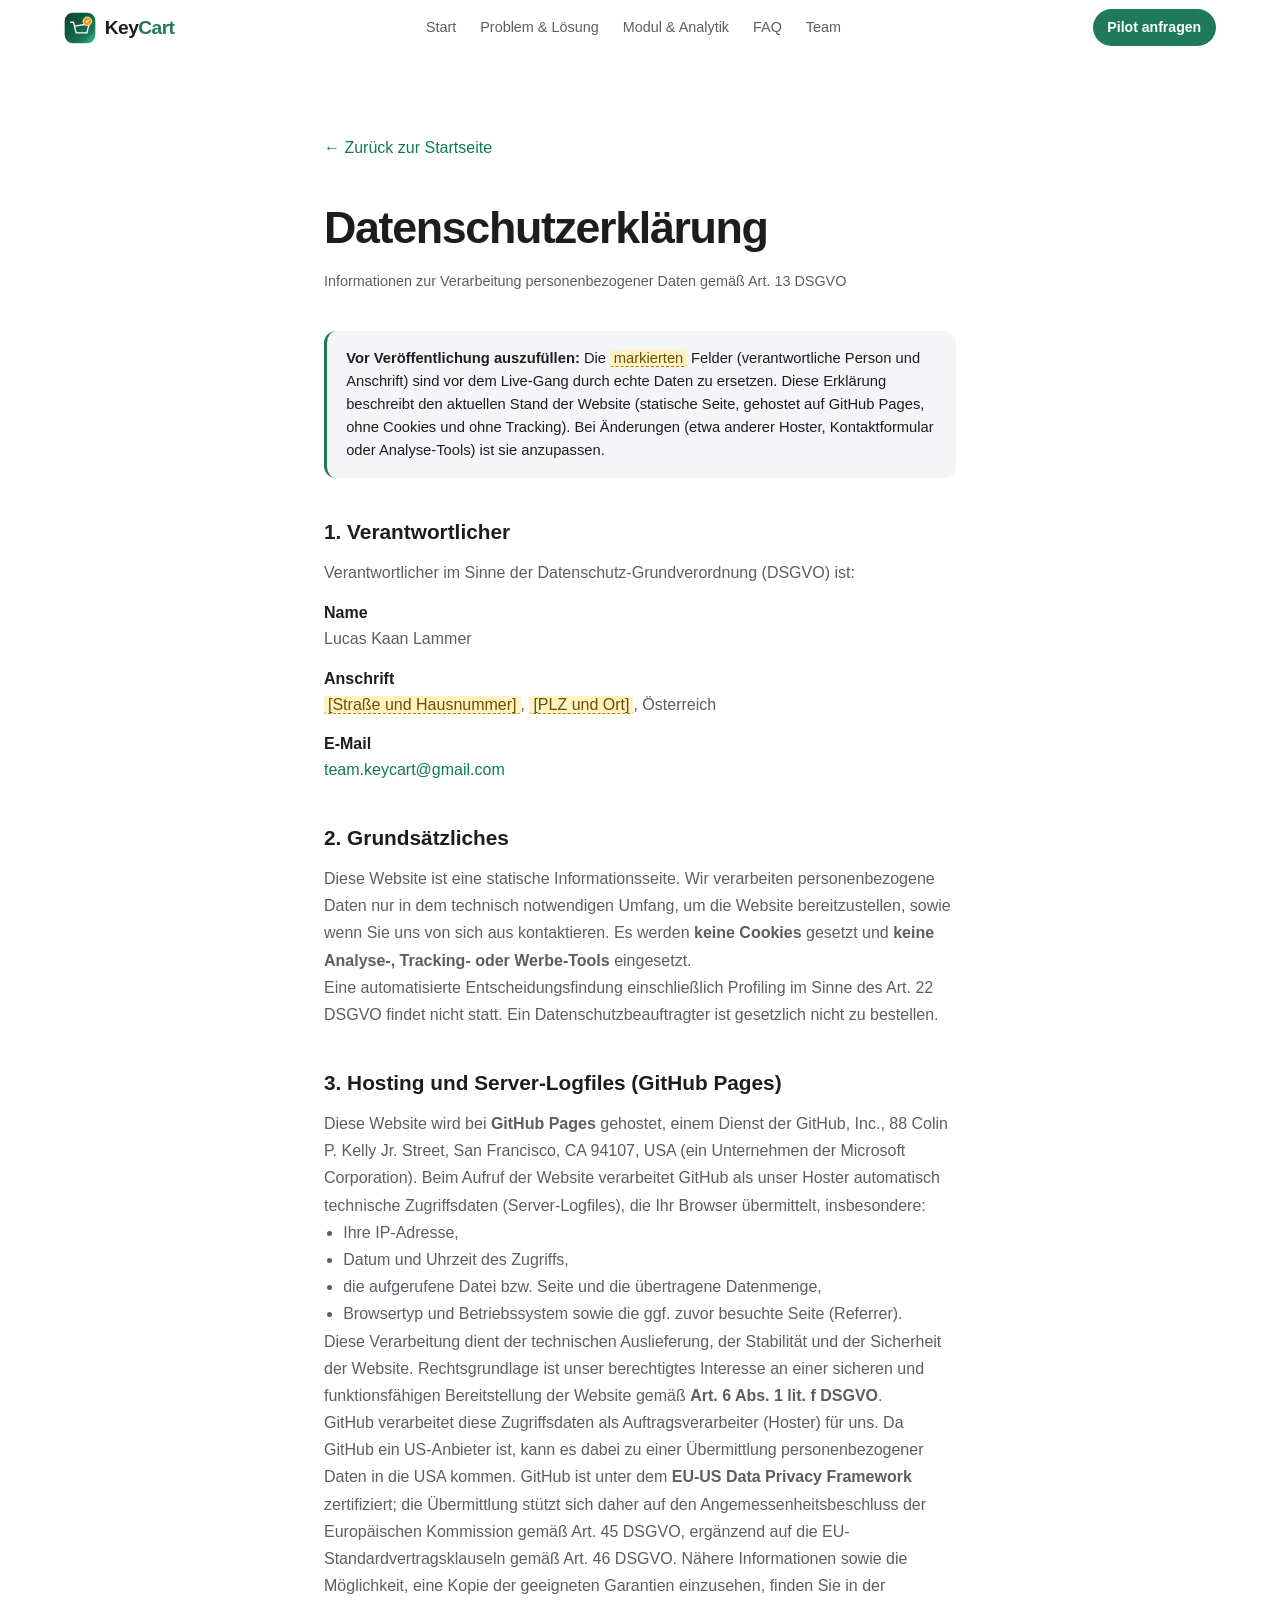
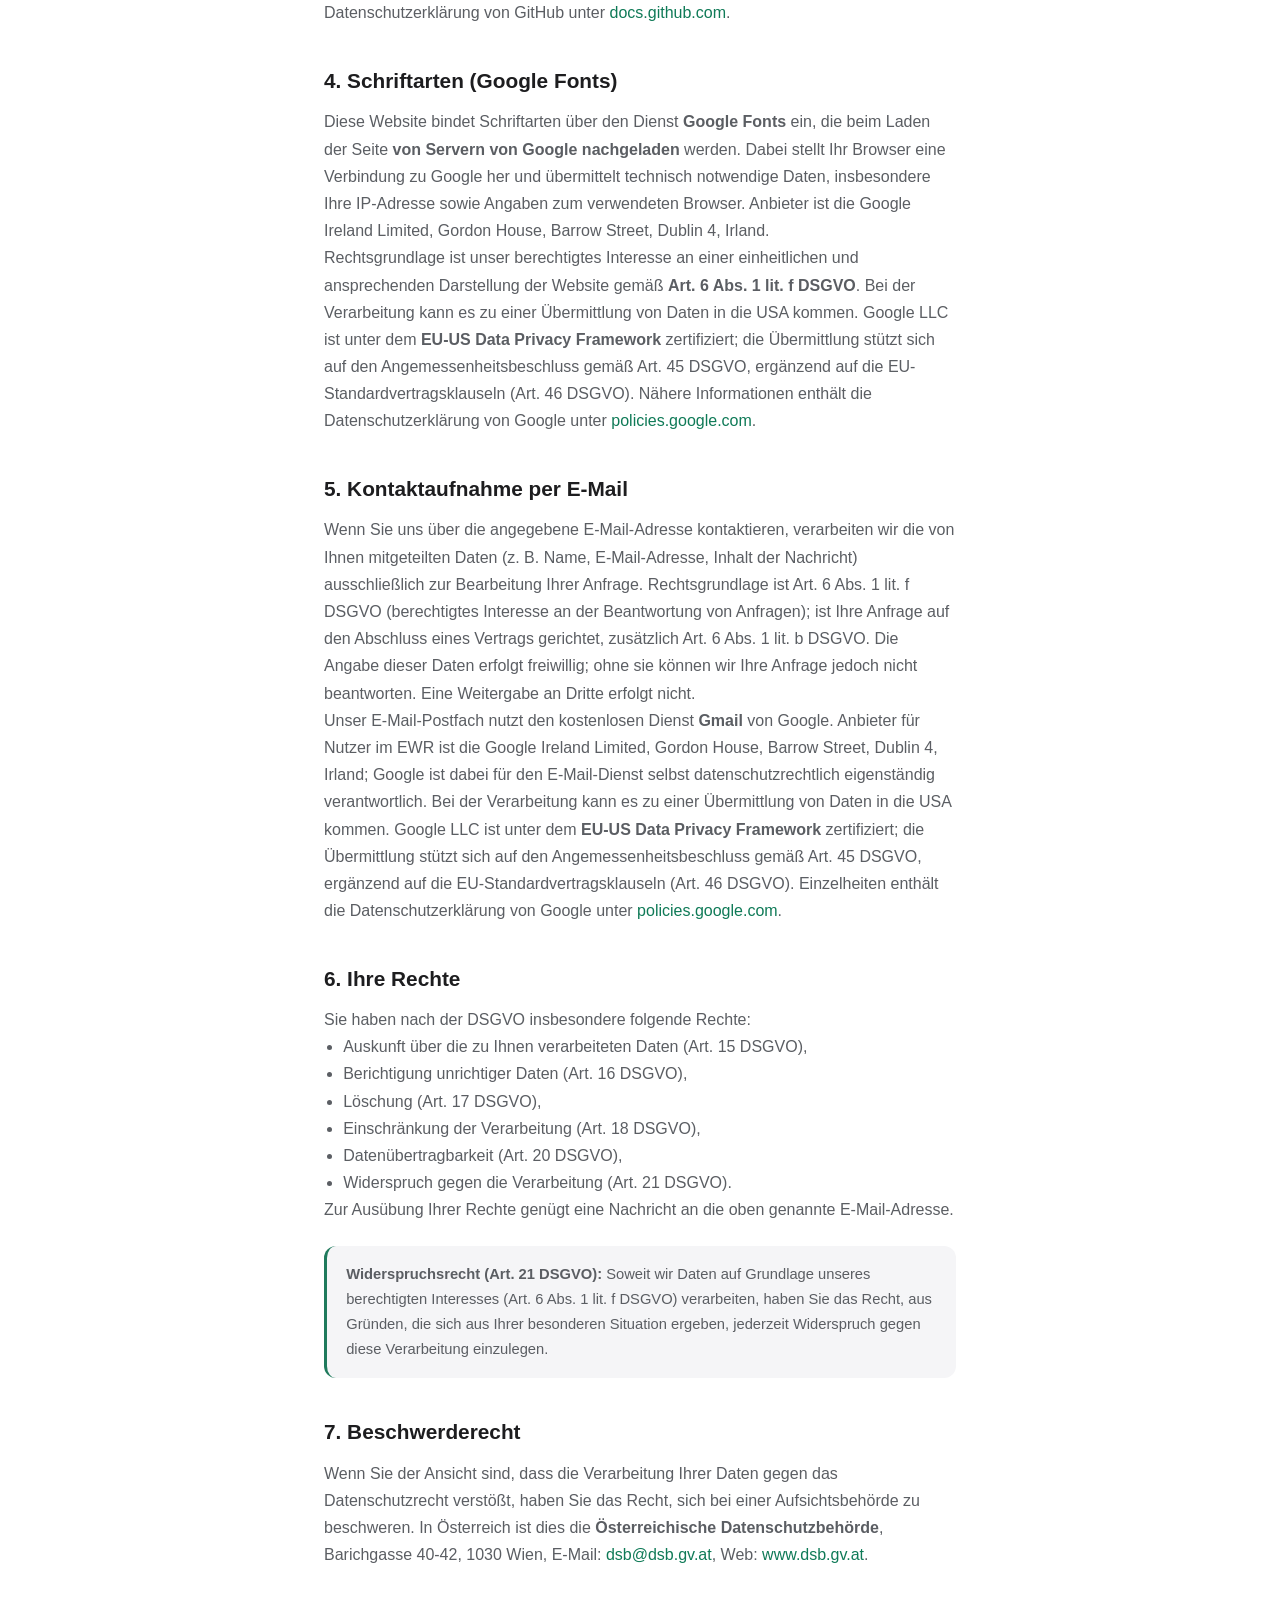
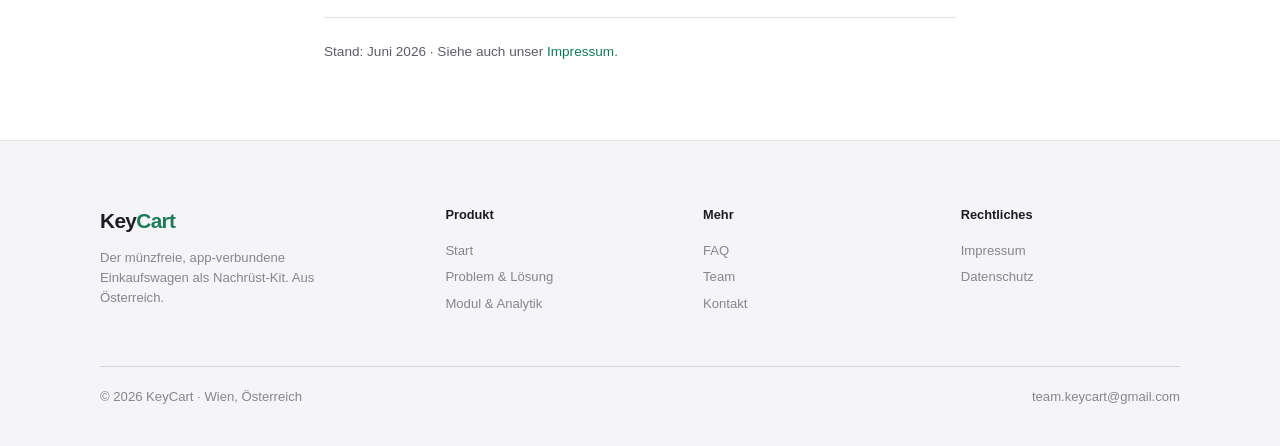
==== datenschutz.html @ 4cdd5784 "Website: Burger-Menue, Kontaktformular, Team-Foto und Design-Fixes - Burger-Menue fuer mobile Naviga" ====
<!DOCTYPE html>
<html lang="de">
<head>
<meta charset="UTF-8" />
<meta name="viewport" content="width=device-width, initial-scale=1.0" />
<title>Datenschutzerklärung · KeyCart</title>
<meta name="description" content="Datenschutzerklärung der KeyCart-Website gemäß DSGVO." />
<link rel="icon" href="assets/img/favicon.svg" type="image/svg+xml" />
<link rel="stylesheet" href="css/home.css" />
<noscript><style>.reveal{opacity:1!important;transform:none!important}</style></noscript>
</head>
<body>

<header class="nav" id="nav">
  <a href="index.html" class="nav__brand" aria-label="KeyCart Startseite">
    <span class="logo" aria-hidden="true">
      <svg viewBox="0 0 100 100" width="32" height="32" role="img" aria-label="KeyCart Logo">
        <defs>
          <linearGradient id="tile" x1="0" y1="0" x2="1" y2="1">
            <stop offset="0" stop-color="#0A4434"/>
            <stop offset="0.4" stop-color="#0F5941"/>
            <stop offset="0.75" stop-color="#1F7A5C"/>
            <stop offset="1" stop-color="#34D399"/>
          </linearGradient>
        </defs>
        <rect x="2" y="2" width="96" height="96" rx="26" fill="url(#tile)"/>
        <rect x="2.5" y="2.5" width="95" height="95" rx="25.5" fill="none" stroke="#fff" stroke-opacity="0.18"/>
        <g fill="none" stroke="#fff" stroke-width="7" stroke-linecap="round" stroke-linejoin="round" transform="translate(20 26) scale(0.60)">
          <path d="M2 10 H16 L30 65 H86 L98 18"/>
          <path d="M22 30 L98 18"/>
        </g>
        <circle cx="73" cy="29" r="13.5" fill="#F59E0B" stroke="#fff" stroke-width="2.4"/>
        <g transform="translate(73 29) rotate(-32)" fill="#fff">
          <circle cx="-2.6" cy="0" r="2.8"/>
          <rect x="-0.6" y="-1.2" width="7.5" height="2.4" rx="1"/>
          <rect x="4.4" y="-1.2" width="1.8" height="3.6" rx="0.6"/>
        </g>
      </svg>
    </span>
    <span class="nav__word">Key<span>Cart</span></span>
  </a>
  <nav class="nav__links" id="nav-links" aria-label="Hauptnavigation">
    <a href="index.html">Start</a>
    <a href="problem-loesung.html">Problem &amp; Lösung</a>
    <a href="modul-analytik.html">Modul &amp; Analytik</a>
    <a href="faq.html">FAQ</a>
    <a href="team.html">Team</a>
  </nav>
  <a href="kontakt.html" class="btn btn--solid nav__cta">Pilot anfragen</a>
  <button type="button" class="nav__toggle" id="nav-toggle" aria-label="Menü öffnen" aria-expanded="false" aria-controls="nav-links">
    <span></span><span></span><span></span>
  </button>
</header>

<main class="prose">
  <a class="prose__back" href="index.html">&larr; Zurück zur Startseite</a>
  <h1>Datenschutzerklärung</h1>
  <p class="prose__sub">Informationen zur Verarbeitung personenbezogener Daten gemäß Art. 13 DSGVO</p>

  <div class="prose__note">
    <strong>Vor Veröffentlichung auszufüllen:</strong> Die <span class="ph">markierten</span> Felder
    (verantwortliche Person und Anschrift) sind vor dem Live-Gang durch echte Daten zu ersetzen. Diese
    Erklärung beschreibt den aktuellen Stand der Website (statische Seite, gehostet auf GitHub Pages, ohne
    Cookies und ohne Tracking). Bei Änderungen (etwa anderer Hoster, Kontaktformular oder Analyse-Tools)
    ist sie anzupassen.
  </div>

  <h2>1. Verantwortlicher</h2>
  <p>Verantwortlicher im Sinne der Datenschutz-Grundverordnung (DSGVO) ist:</p>
  <dl>
    <dt>Name</dt>
    <dd>Lucas Kaan Lammer</dd>
    <dt>Anschrift</dt>
    <dd><span class="ph">[Straße und Hausnummer]</span>, <span class="ph">[PLZ und Ort]</span>, Österreich</dd>
    <dt>E-Mail</dt>
    <dd><a href="mailto:team.keycart@gmail.com">team.keycart@gmail.com</a></dd>
  </dl>

  <h2>2. Grundsätzliches</h2>
  <p>
    Diese Website ist eine statische Informationsseite. Wir verarbeiten personenbezogene Daten nur in dem
    technisch notwendigen Umfang, um die Website bereitzustellen, sowie wenn Sie uns von sich aus
    kontaktieren. Es werden <strong>keine Cookies</strong> gesetzt und <strong>keine Analyse-, Tracking-
    oder Werbe-Tools</strong> eingesetzt.
  </p>
  <p>
    Eine automatisierte Entscheidungsfindung einschließlich Profiling im Sinne des Art.&nbsp;22 DSGVO
    findet nicht statt. Ein Datenschutzbeauftragter ist gesetzlich nicht zu bestellen.
  </p>

  <h2>3. Hosting und Server-Logfiles (GitHub Pages)</h2>
  <p>
    Diese Website wird bei <strong>GitHub Pages</strong> gehostet, einem Dienst der GitHub, Inc.,
    88 Colin P. Kelly Jr. Street, San Francisco, CA 94107, USA (ein Unternehmen der Microsoft Corporation).
    Beim Aufruf der Website verarbeitet GitHub als unser Hoster automatisch technische Zugriffsdaten
    (Server-Logfiles), die Ihr Browser übermittelt, insbesondere:
  </p>
  <ul>
    <li>Ihre IP-Adresse,</li>
    <li>Datum und Uhrzeit des Zugriffs,</li>
    <li>die aufgerufene Datei bzw. Seite und die übertragene Datenmenge,</li>
    <li>Browsertyp und Betriebssystem sowie die ggf. zuvor besuchte Seite (Referrer).</li>
  </ul>
  <p>
    Diese Verarbeitung dient der technischen Auslieferung, der Stabilität und der Sicherheit der Website.
    Rechtsgrundlage ist unser berechtigtes Interesse an einer sicheren und funktionsfähigen Bereitstellung
    der Website gemäß <strong>Art. 6 Abs. 1 lit. f DSGVO</strong>.
  </p>
  <p>
    GitHub verarbeitet diese Zugriffsdaten als Auftragsverarbeiter (Hoster) für uns. Da GitHub ein
    US-Anbieter ist, kann es dabei zu einer Übermittlung personenbezogener Daten in die USA kommen.
    GitHub ist unter dem <strong>EU-US Data Privacy Framework</strong> zertifiziert; die Übermittlung
    stützt sich daher auf den Angemessenheitsbeschluss der Europäischen Kommission gemäß Art.&nbsp;45 DSGVO,
    ergänzend auf die EU-Standardvertragsklauseln gemäß Art.&nbsp;46 DSGVO. Nähere Informationen sowie die
    Möglichkeit, eine Kopie der geeigneten Garantien einzusehen, finden Sie in der Datenschutzerklärung von
    GitHub unter
    <a href="https://docs.github.com/site-policy/privacy-policies/github-general-privacy-statement" rel="noopener" target="_blank">docs.github.com</a>.
  </p>

  <h2>4. Schriftarten (Google Fonts)</h2>
  <p>
    Diese Website bindet Schriftarten über den Dienst <strong>Google Fonts</strong> ein, die beim Laden der
    Seite <strong>von Servern von Google nachgeladen</strong> werden. Dabei stellt Ihr Browser eine
    Verbindung zu Google her und übermittelt technisch notwendige Daten, insbesondere Ihre IP-Adresse sowie
    Angaben zum verwendeten Browser. Anbieter ist die Google Ireland Limited, Gordon House, Barrow Street,
    Dublin 4, Irland.
  </p>
  <p>
    Rechtsgrundlage ist unser berechtigtes Interesse an einer einheitlichen und ansprechenden Darstellung
    der Website gemäß <strong>Art. 6 Abs. 1 lit. f DSGVO</strong>. Bei der Verarbeitung kann es zu einer
    Übermittlung von Daten in die USA kommen. Google&nbsp;LLC ist unter dem
    <strong>EU-US Data Privacy Framework</strong> zertifiziert; die Übermittlung stützt sich auf den
    Angemessenheitsbeschluss gemäß Art.&nbsp;45 DSGVO, ergänzend auf die EU-Standardvertragsklauseln
    (Art.&nbsp;46 DSGVO). Nähere Informationen enthält die Datenschutzerklärung von Google unter
    <a href="https://policies.google.com/privacy" rel="noopener" target="_blank">policies.google.com</a>.
  </p>

  <h2>5. Kontaktaufnahme per E-Mail</h2>
  <p>
    Wenn Sie uns über die angegebene E-Mail-Adresse kontaktieren, verarbeiten wir die von Ihnen mitgeteilten
    Daten (z.&nbsp;B. Name, E-Mail-Adresse, Inhalt der Nachricht) ausschließlich zur Bearbeitung Ihrer
    Anfrage. Rechtsgrundlage ist Art.&nbsp;6 Abs.&nbsp;1 lit.&nbsp;f DSGVO (berechtigtes Interesse an der
    Beantwortung von Anfragen); ist Ihre Anfrage auf den Abschluss eines Vertrags gerichtet, zusätzlich
    Art.&nbsp;6 Abs.&nbsp;1 lit.&nbsp;b DSGVO. Die Angabe dieser Daten erfolgt freiwillig; ohne sie können
    wir Ihre Anfrage jedoch nicht beantworten. Eine Weitergabe an Dritte erfolgt nicht.
  </p>
  <p>
    Unser E-Mail-Postfach nutzt den kostenlosen Dienst <strong>Gmail</strong> von Google. Anbieter für
    Nutzer im EWR ist die Google Ireland Limited, Gordon House, Barrow Street, Dublin 4, Irland; Google ist
    dabei für den E-Mail-Dienst selbst datenschutzrechtlich eigenständig verantwortlich. Bei der
    Verarbeitung kann es zu einer Übermittlung von Daten in die USA kommen. Google&nbsp;LLC ist unter dem
    <strong>EU-US Data Privacy Framework</strong> zertifiziert; die Übermittlung stützt sich auf den
    Angemessenheitsbeschluss gemäß Art.&nbsp;45 DSGVO, ergänzend auf die EU-Standardvertragsklauseln
    (Art.&nbsp;46 DSGVO). Einzelheiten enthält die Datenschutzerklärung von Google unter
    <a href="https://policies.google.com/privacy" rel="noopener" target="_blank">policies.google.com</a>.
  </p>

  <h2>6. Ihre Rechte</h2>
  <p>Sie haben nach der DSGVO insbesondere folgende Rechte:</p>
  <ul>
    <li>Auskunft über die zu Ihnen verarbeiteten Daten (Art.&nbsp;15 DSGVO),</li>
    <li>Berichtigung unrichtiger Daten (Art.&nbsp;16 DSGVO),</li>
    <li>Löschung (Art.&nbsp;17 DSGVO),</li>
    <li>Einschränkung der Verarbeitung (Art.&nbsp;18 DSGVO),</li>
    <li>Datenübertragbarkeit (Art.&nbsp;20 DSGVO),</li>
    <li>Widerspruch gegen die Verarbeitung (Art.&nbsp;21 DSGVO).</li>
  </ul>
  <p>
    Zur Ausübung Ihrer Rechte genügt eine Nachricht an die oben genannte E-Mail-Adresse.
  </p>
  <p class="prose__note">
    <strong>Widerspruchsrecht (Art.&nbsp;21 DSGVO):</strong> Soweit wir Daten auf Grundlage unseres
    berechtigten Interesses (Art.&nbsp;6 Abs.&nbsp;1 lit.&nbsp;f DSGVO) verarbeiten, haben Sie das Recht,
    aus Gründen, die sich aus Ihrer besonderen Situation ergeben, jederzeit Widerspruch gegen diese
    Verarbeitung einzulegen.
  </p>

  <h2>7. Beschwerderecht</h2>
  <p>
    Wenn Sie der Ansicht sind, dass die Verarbeitung Ihrer Daten gegen das Datenschutzrecht verstößt, haben
    Sie das Recht, sich bei einer Aufsichtsbehörde zu beschweren. In Österreich ist dies die
    <strong>Österreichische Datenschutzbehörde</strong>, Barichgasse 40-42, 1030 Wien,
    E-Mail: <a href="mailto:dsb@dsb.gv.at">dsb@dsb.gv.at</a>, Web:
    <a href="https://www.dsb.gv.at" rel="noopener" target="_blank">www.dsb.gv.at</a>.
  </p>

  <p class="prose__foot">Stand: Juni 2026 · Siehe auch unser <a href="impressum.html">Impressum</a>.</p>
</main>

<footer class="foot">
  <div class="foot__inner">
    <div class="foot__cols">
      <div class="foot__brand">
        <span class="nav__word">Key<span>Cart</span></span>
        <p>Der münzfreie, app-verbundene Einkaufswagen als Nachrüst-Kit. Aus Österreich.</p>
      </div>
      <div class="foot__col"><h4>Produkt</h4>
        <a href="index.html">Start</a>
        <a href="problem-loesung.html">Problem &amp; Lösung</a>
        <a href="modul-analytik.html">Modul &amp; Analytik</a>
      </div>
      <div class="foot__col"><h4>Mehr</h4>
        <a href="faq.html">FAQ</a>
        <a href="team.html">Team</a>
        <a href="kontakt.html">Kontakt</a>
      </div>
      <div class="foot__col"><h4>Rechtliches</h4>
        <a href="impressum.html">Impressum</a>
        <a href="datenschutz.html">Datenschutz</a>
      </div>
    </div>
    <div class="foot__base">
      <span>© 2026 KeyCart · Wien, Österreich</span>
      <a href="mailto:team.keycart@gmail.com">team.keycart@gmail.com</a>
    </div>
  </div>
</footer>

<script src="js/main.js"></script>
</body>
</html>
---- css/home.css ----
/* ============================================================
   KeyCart — home.css
   Eigenständiges Design-System für die Startseite (Apple-clean,
   Grün als einziger Akzent). Bewusst losgelöst von base/layout/
   components, damit die Unterseiten unberührt bleiben.
   ============================================================ */

:root {
  /* surfaces — heller, ruhiger, fast weiß */
  --bg:        #ffffff;
  --bg-alt:    #f5f5f7;   /* das ruhige Grau */
  --bg-tint:   #f3f7f5;   /* sehr leicht grün getönt */

  /* ink */
  --ink:       #1d1d1f;
  --ink-2:     #5b5e63;
  --ink-3:     #86868b;
  --line:      #e3e3e6;
  --line-2:    #d2d2d7;

  /* brand — Grün als einziger Akzent */
  --green:       #1F7A5C;
  --green-deep:  #0F5941;
  --green-darkest:#0a3528;
  --mint:        #34D399;
  --accent:      #0F7A57;  /* Links / Akzent */

  /* Apple-Systemschrift — SF Pro auf Apple-Geräten, sauberer Fallback sonst.
     Kein externer Webfont (schneller + kein Google-Fonts-Abruf). */
  --display: -apple-system, BlinkMacSystemFont, "SF Pro Display", "Helvetica Neue", Helvetica, Arial, sans-serif;
  --body:    -apple-system, BlinkMacSystemFont, "SF Pro Text", "Helvetica Neue", Helvetica, Arial, sans-serif;
  --mono:    ui-monospace, "SF Mono", SFMono-Regular, Menlo, monospace;

  --r-sm: 12px;
  --r-md: 18px;
  --r-lg: 24px;
  --r-xl: 32px;

  --pad:  clamp(20px, 5vw, 64px);
  --maxw: 1080px;
  --maxtext: 720px;

  --ease: cubic-bezier(.22, 1, .36, 1);
}

/* ---------- reset ---------- */
*, *::before, *::after { box-sizing: border-box; }
* { margin: 0; padding: 0; }
html {
  scroll-behavior: smooth;
  -webkit-font-smoothing: antialiased; -moz-osx-font-smoothing: grayscale;
  text-rendering: optimizeLegibility;
}
@media (prefers-reduced-motion: reduce) { html { scroll-behavior: auto; } }

body {
  font-family: var(--body);
  background: var(--bg);
  color: var(--ink);
  font-size: clamp(16px, 1.04vw, 18px);
  line-height: 1.55;
  -webkit-tap-highlight-color: transparent;
}
img, svg { max-width: 100%; display: block; }
a { color: inherit; text-decoration: none; }
em { font-style: normal; }
::selection { background: rgba(31,122,92,.18); color: var(--green-darkest); }
section[id], [id] { scroll-margin-top: 76px; }

/* ============================================================
   NAV — schlanke, milchige Leiste (Apple-Manier)
   ============================================================ */
.nav {
  position: sticky; top: 0; z-index: 50;
  display: flex; align-items: center; gap: 1.4rem;
  padding: 0 var(--pad); height: 56px;
  background: rgba(255,255,255,.7);
  backdrop-filter: saturate(1.8) blur(20px);
  -webkit-backdrop-filter: saturate(1.8) blur(20px);
  border-bottom: 1px solid transparent;
  transition: border-color .4s var(--ease), background .4s;
}
.nav.scrolled { border-color: rgba(0,0,0,.08); background: rgba(255,255,255,.82); }
.nav__brand { display: inline-flex; align-items: center; gap: .55rem; }
.nav__brand .logo { display: grid; place-items: center; transition: transform .5s var(--ease); }
.nav__brand:hover .logo { transform: rotate(-6deg) scale(1.05); }
.nav__word { font-family: var(--display); font-weight: 800; font-size: 1.2rem; letter-spacing: -.03em; color: var(--ink); }
.nav__word span { color: var(--green); }
.nav__links { display: flex; gap: 1.5rem; margin: 0 auto; }
.nav__links a {
  font-size: .9rem; font-weight: 450; color: var(--ink-2); position: relative; padding: 2px 0;
  transition: color .25s;
}
.nav__links a::after {
  content: ""; position: absolute; left: 0; bottom: -2px; height: 1.5px; width: 0;
  background: var(--green); border-radius: 2px; transition: width .3s var(--ease);
}
.nav__links a:hover { color: var(--ink); }
.nav__links a:hover::after,
.nav__links a[aria-current="page"]::after { width: 100%; }
.nav__links a[aria-current="page"] { color: var(--ink); }

/* ============================================================
   BUTTONS + TEXT-LINKS
   ============================================================ */
.btn {
  display: inline-flex; align-items: center; gap: .45em; cursor: pointer;
  font-family: var(--body); font-weight: 600; font-size: .95rem; white-space: nowrap;
  padding: .72em 1.3em; border-radius: 980px; border: 0;
  transition: transform .3s var(--ease), background .3s, box-shadow .3s, color .25s, opacity .25s;
}
.btn--solid { color: #fff; background: var(--green); }
.btn--solid:hover { background: var(--green-deep); }
.btn--ghost { color: var(--green-deep); background: transparent; box-shadow: inset 0 0 0 1px var(--line-2); }
.btn--ghost:hover { box-shadow: inset 0 0 0 1px var(--green); }
.btn--lg { font-size: 1.02rem; padding: .85em 1.7em; }
.nav__cta { font-size: .88rem; padding: .55em 1.05em; }

/* Hamburger — nur mobil sichtbar */
.nav__toggle { display: none; }

/* Apple-Textlink „… ›" */
.link {
  display: inline-flex; align-items: center; gap: .25em;
  color: var(--accent); font-weight: 500; font-size: 1.05rem;
}
.link svg { width: 16px; height: 16px; transition: transform .3s var(--ease); }
.link:hover { text-decoration: underline; text-underline-offset: 3px; }
.link:hover svg { transform: translateX(3px); }

/* ============================================================
   PRIMITIVES — Kicker
   ============================================================ */
.kicker {
  display: inline-flex; align-items: center; gap: .55em;
  font-weight: 600; font-size: 1rem; letter-spacing: .01em; color: var(--green);
}
.kicker__dot { width: 7px; height: 7px; border-radius: 50%; background: var(--green); }

/* ============================================================
   SECTION-GERÜST
   ============================================================ */
.sec { padding: clamp(72px,11vw,132px) var(--pad); }
.sec--alt { background: var(--bg-alt); }
.wrap { max-width: var(--maxw); margin: 0 auto; }
.sec__head { max-width: var(--maxtext); margin: 0 auto; text-align: center; }
.sec__head h2 {
  font-family: var(--display); font-weight: 700; letter-spacing: -.03em; line-height: 1.04;
  font-size: clamp(2rem, 4.6vw, 3.3rem); color: var(--ink); margin-top: .8rem;
}
.sec__head p {
  margin: 1.1rem auto 0; max-width: 56ch; color: var(--ink-2);
  font-size: clamp(1.08rem, 1.5vw, 1.3rem); line-height: 1.5;
}

/* ============================================================
   HERO — zentriert, viel Luft, großes Visual
   ============================================================ */
.hero { text-align: center; padding: clamp(56px,9vw,110px) var(--pad) clamp(40px,6vw,72px); }
.hero__inner { max-width: 860px; margin: 0 auto; }
.hero h1 {
  font-family: var(--display); font-weight: 700; letter-spacing: -.035em; line-height: 1;
  font-size: clamp(3rem, 8.5vw, 6rem); color: var(--ink); margin: 1.1rem 0 0;
}
.hero h1 em { color: var(--green); }
.hero__sub {
  margin: 1.4rem auto 0; max-width: 50ch; color: var(--ink-2);
  font-size: clamp(1.12rem, 1.7vw, 1.4rem); line-height: 1.45;
}
.hero__links { margin-top: 1.8rem; display: flex; gap: 1.6rem; justify-content: center; flex-wrap: wrap; }

.hero__art { max-width: 760px; margin: clamp(36px,6vw,72px) auto 0; }
.cart-svg { width: 100%; height: auto; }

/* ============================================================
   STATEMENT — eine große, ruhige Aussage
   ============================================================ */
.statement { padding: clamp(60px,9vw,120px) var(--pad); text-align: center; }
.statement p {
  max-width: 18ch; margin: 0 auto;
  font-family: var(--display); font-weight: 700; letter-spacing: -.03em; line-height: 1.06;
  font-size: clamp(2rem, 5.2vw, 3.6rem); color: var(--ink);
}
.statement em { color: var(--green); }

/* ============================================================
   BENTO — die fünf Funktionen
   ============================================================ */
.bento {
  margin-top: clamp(44px,5vw,68px);
  display: grid; grid-template-columns: repeat(6, 1fr); gap: clamp(14px,1.4vw,20px);
}
.bento__box {
  grid-column: span 2;
  display: flex; flex-direction: column;
  background: var(--bg); border: 1px solid var(--line); border-radius: var(--r-lg);
  padding: clamp(26px,2.6vw,38px);
  transition: background .35s var(--ease), border-color .35s, transform .35s var(--ease);
}
.sec--alt .bento__box { background: #fff; border-color: transparent; box-shadow: 0 1px 2px rgba(0,0,0,.04); }
a.bento__box:hover { transform: translateY(-3px); border-color: var(--line-2); }
.sec--alt a.bento__box:hover { box-shadow: 0 10px 30px -16px rgba(0,0,0,.18); }
.bento__box--wide { grid-column: span 3; }
.bento__n {
  font-family: var(--mono); font-size: .8rem; font-weight: 600; color: var(--green); letter-spacing: .04em;
}
.bento__ic {
  width: 46px; height: 46px; margin: .2rem 0 1.3rem; border-radius: 13px;
  display: grid; place-items: center; color: var(--green-deep);
  background: var(--bg-tint); box-shadow: inset 0 0 0 1px rgba(31,122,92,.12);
}
.sec--alt .bento__ic { background: var(--bg-alt); }
.bento__ic svg { width: 24px; height: 24px; }
.bento__box h3 {
  font-family: var(--display); font-weight: 600; letter-spacing: -.02em;
  font-size: clamp(1.25rem,1.7vw,1.5rem); color: var(--ink);
}
.bento__box p { margin-top: .5rem; color: var(--ink-2); font-size: 1rem; line-height: 1.5; }
.bento__more {
  margin-top: auto; padding-top: 1rem; display: inline-flex; align-items: center; gap: .3em;
  color: var(--accent); font-weight: 500; font-size: .95rem;
}
.bento__more svg { width: 15px; height: 15px; transition: transform .3s var(--ease); }
a.bento__box:hover .bento__more svg { transform: translateX(3px); }

/* ============================================================
   STEPS — die beibehaltene 3-Schritt-Komponente (Apple-clean)
   ============================================================ */
.steps {
  margin-top: clamp(44px,5vw,68px);
  display: grid; grid-template-columns: 1fr auto 1fr auto 1fr; align-items: stretch;
  gap: clamp(8px,1.4vw,20px); list-style: none;
}
.step {
  background: #fff; border: 1px solid var(--line); border-radius: var(--r-lg);
  padding: clamp(26px,3vw,40px);
}
.sec--alt .step { border-color: transparent; box-shadow: 0 1px 2px rgba(0,0,0,.04); }
.step__n {
  display: grid; place-items: center; width: 46px; height: 46px; border-radius: 50%;
  font-family: var(--display); font-weight: 700; font-size: 1.3rem; color: #fff;
  background: var(--green); margin-bottom: 1.1rem;
}
.step h3 { font-family: var(--display); font-weight: 600; font-size: 1.35rem; letter-spacing: -.01em; }
.step p { margin-top: .5rem; color: var(--ink-2); font-size: 1rem; line-height: 1.5; }
.step__line {
  align-self: center; height: 2px; min-width: 26px;
  background: repeating-linear-gradient(90deg, var(--line-2) 0 7px, transparent 7px 14px);
}

/* ============================================================
   CTA — ruhig, zentriert, leicht grün getönt
   ============================================================ */
.cta { padding: clamp(80px,12vw,150px) var(--pad); text-align: center; background: var(--bg-tint); }
.cta h2 {
  font-family: var(--display); font-weight: 700; letter-spacing: -.03em; line-height: 1.04;
  font-size: clamp(2rem, 5vw, 3.4rem); color: var(--ink);
}
.cta p { margin: 1.2rem auto 0; max-width: 48ch; color: var(--ink-2); font-size: clamp(1.06rem,1.5vw,1.25rem); }
.cta__row { margin-top: 2rem; display: flex; gap: .9rem; justify-content: center; flex-wrap: wrap; }

/* ============================================================
   FOOTER — kleine Schrift, ordentlich (Apple-Manier)
   ============================================================ */
.foot {
  background: var(--bg-alt); border-top: 1px solid var(--line);
  padding: clamp(44px,5vw,64px) var(--pad) clamp(28px,3vw,40px);
  color: var(--ink-3); font-size: .82rem;
}
.foot__inner { max-width: var(--maxw); margin: 0 auto; }
.foot__cols { display: grid; grid-template-columns: 1.4fr 1fr 1fr 1fr; gap: clamp(24px,3vw,48px); }
.foot__brand .nav__word { font-size: 1.3rem; }
.foot__brand p { margin-top: .7rem; max-width: 30ch; color: var(--ink-3); line-height: 1.5; }
.foot__col h4 { font-size: .8rem; font-weight: 600; color: var(--ink); margin-bottom: .8rem; }
.foot__col a { display: block; color: var(--ink-3); padding: .2rem 0; transition: color .25s; }
.foot__col a:hover { color: var(--green-deep); }
.foot__base {
  margin-top: clamp(32px,4vw,48px); padding-top: 1.3rem; border-top: 1px solid var(--line-2);
  display: flex; justify-content: space-between; gap: 1rem; flex-wrap: wrap;
}
.foot__base a:hover { color: var(--green-deep); }

/* ============================================================
   REVEAL — sanftes Auf-/Einblenden (Apple-Manier)
   ============================================================ */
.reveal { opacity: 0; transform: translateY(14px); }
.reveal.in {
  opacity: 1; transform: none;
  transition: opacity .45s var(--ease), transform .45s var(--ease);
  transition-delay: calc(var(--i, 0) * 38ms);
}
@media (prefers-reduced-motion: reduce) { .reveal { opacity: 1; transform: none; transition: none; } }

/* ============================================================
   CONSENT-GATE — wird von js/main.js erzeugt
   ============================================================ */
.consent-lock { overflow: hidden !important; }
.consent {
  position: fixed; inset: 0; z-index: 1000; display: flex; align-items: center; justify-content: center;
  padding: var(--pad); background: rgba(20,24,22,.5);
  backdrop-filter: blur(10px) saturate(1.1); -webkit-backdrop-filter: blur(10px) saturate(1.1);
  animation: consent-fade .35s var(--ease);
}
@keyframes consent-fade { from { opacity: 0; } to { opacity: 1; } }
@media (prefers-reduced-motion: reduce) { .consent { animation: none; } }
.consent__card {
  width: min(480px, 100%); text-align: left;
  background: #fff; border-radius: var(--r-xl); padding: clamp(28px,5vw,44px);
  box-shadow: 0 40px 90px -40px rgba(0,0,0,.5);
}
.consent .kicker, .consent .eyebrow { color: var(--green); font-weight: 600; }
.consent__card h2 {
  font-family: var(--display); font-weight: 700; letter-spacing: -.02em;
  font-size: clamp(1.5rem, 4vw, 2rem); color: var(--ink); margin: .5rem 0 0;
}
.consent__card p { margin-top: 1rem; color: var(--ink-2); line-height: 1.55; }
.consent__link { color: var(--accent); font-weight: 600; text-decoration: underline; text-underline-offset: 2px; }
.consent__row { margin-top: 1.5rem; display: flex; gap: .7rem; flex-wrap: wrap; }
.consent__note { font-size: .82rem; color: var(--ink-3); }
/* Falls main.js noch .eyebrow/.eyebrow__dot nutzt */
.eyebrow { display: inline-flex; align-items: center; gap: .5em; font-weight: 600; font-size: .9rem; color: var(--green); }
.eyebrow__dot { width: 7px; height: 7px; border-radius: 50%; background: var(--green); }

/* ============================================================
   RESPONSIVE
   ============================================================ */
@media (max-width: 900px) {
  .bento__box, .bento__box--wide { grid-column: span 3; }
  .steps { grid-template-columns: 1fr; }
  .step__line { width: 2px; height: 26px; min-width: 0; justify-self: center;
    background: repeating-linear-gradient(180deg, var(--line-2) 0 7px, transparent 7px 14px); }
  .foot__cols { grid-template-columns: 1fr 1fr; }
}
@media (max-width: 680px) {
  /* Burger-Button + ausklappbares Menü */
  .nav__toggle {
    display: inline-flex; flex-direction: column; justify-content: center; gap: 5px;
    width: 42px; height: 42px; padding: 10px; margin-left: .2rem;
    background: none; border: 0; cursor: pointer; border-radius: 10px;
  }
  .nav__toggle span {
    display: block; height: 2px; width: 100%; background: var(--ink); border-radius: 2px;
    transition: transform .3s var(--ease), opacity .2s var(--ease);
  }
  .nav__toggle[aria-expanded="true"] span:nth-child(1) { transform: translateY(7px) rotate(45deg); }
  .nav__toggle[aria-expanded="true"] span:nth-child(2) { opacity: 0; }
  .nav__toggle[aria-expanded="true"] span:nth-child(3) { transform: translateY(-7px) rotate(-45deg); }

  .nav__cta { margin-left: auto; }

  .nav__links {
    position: absolute; top: 100%; left: 0; right: 0; margin: 0;
    flex-direction: column; align-items: stretch; gap: 0;
    padding: 8px var(--pad) 14px;
    background: rgba(255,255,255,.96);
    backdrop-filter: saturate(1.8) blur(20px);
    -webkit-backdrop-filter: saturate(1.8) blur(20px);
    border-bottom: 1px solid var(--line);
    box-shadow: 0 16px 30px -14px rgba(0,0,0,.16);
    display: none;
  }
  .nav__links.open { display: flex; }
  .nav__links a { padding: 13px 2px; font-size: 1.02rem; border-bottom: 1px solid var(--line); }
  .nav__links a:last-child { border-bottom: 0; }
  .nav__links a::after { display: none; }

  .bento { grid-template-columns: 1fr; }
  .bento__box, .bento__box--wide { grid-column: auto; }
  .foot__cols { grid-template-columns: 1fr 1fr; }
}
@media (max-width: 460px) {
  .foot__cols { grid-template-columns: 1fr; }
}

/* ============================================================
   UNTERSEITEN-BAUSTEINE (gleiches System, Apple-clean)
   ============================================================ */

/* Page-Hero — kompakter, zentriert */
.phero { text-align: center; padding: clamp(60px,9vw,116px) var(--pad) clamp(28px,4vw,52px); }
.phero__inner { max-width: 760px; margin: 0 auto; }
.phero h1 {
  font-family: var(--display); font-weight: 700; letter-spacing: -.035em; line-height: 1.02;
  font-size: clamp(2.6rem,6.5vw,4.6rem); color: var(--ink);
}
.phero h1 em { color: var(--green); }
.phero__sub { margin: 1.2rem auto 0; max-width: 54ch; color: var(--ink-2); font-size: clamp(1.1rem,1.6vw,1.35rem); line-height: 1.45; }

/* Split — Medien + Text */
.split { display: grid; grid-template-columns: 1fr 1fr; gap: clamp(28px,4vw,64px); align-items: start; }

/* Panel — heller Rahmen für ein Visual */
.panel {
  background: var(--bg-alt); border-radius: var(--r-xl);
  padding: clamp(28px,4vw,52px); display: flex; flex-direction: column; align-items: center; gap: 1rem;
}
.panel__cap { font-size: .82rem; color: var(--ink-3); }
.panel--render { padding: clamp(16px,2.6vw,30px); gap: .8rem; }
.panel--render .render { width: 100%; height: auto; max-width: 500px; }

/* Geräte-Mock */
.device {
  position: relative; width: min(260px, 80%); aspect-ratio: 5/7; border-radius: 26px; padding: 13px;
  background: linear-gradient(155deg, var(--green-deep), var(--green) 55%, #2a8f6c);
  box-shadow: 0 30px 60px -30px rgba(9,61,46,.5), inset 0 0 0 1px rgba(255,255,255,.18);
}
.device__screen { height:100%; border-radius:15px; background:#fff; padding:14px; display:flex; flex-direction:column; color:var(--ink); box-shadow: inset 0 0 0 1px rgba(0,0,0,.05); }
.device__bar { display:flex; justify-content:space-between; align-items:center; font-family:var(--mono); font-size:.66rem; color:var(--ink-2); }
.device__batt i { display:inline-block; width:18px; height:9px; border-radius:2px; border:1.5px solid var(--ink-3); position:relative; }
.device__batt i::before { content:""; position:absolute; inset:1.5px; width:60%; background:var(--green); border-radius:1px; }
.device__big { flex:1; display:flex; flex-direction:column; align-items:center; justify-content:center; gap:.35rem; text-align:center; color:var(--green-deep); }
.device__big strong { font-family:var(--display); font-weight:700; font-size:1.45rem; color:var(--ink); }
.device__big span { font-size:.76rem; color:var(--ink-2); }
.device__map { display:grid; grid-template-columns:repeat(3,1fr); gap:5px; margin-top:auto; }
.device__map span { height:15px; border-radius:4px; background:var(--bg-alt); }
.device__map span:nth-child(2){ background:#9fe3c4; }
.device__map span:nth-child(5){ background:#34D399; opacity:.7; }
.device__led { position:absolute; top:24px; right:-5px; width:10px; height:10px; border-radius:50%; background:var(--mint); }
.device__clamp { position:absolute; bottom:-13px; left:50%; transform:translateX(-50%); width:62%; height:15px; border-radius:0 0 12px 12px; background:linear-gradient(#0a3528,#072018); }

/* Parts-Liste */
.parts__h { font-family:var(--display); font-weight:600; font-size:1.4rem; letter-spacing:-.01em; }
.parts { list-style:none; margin-top:1rem; }
.parts li { display:flex; gap:.85rem; padding:.8rem 0; border-bottom:1px solid var(--line); align-items:flex-start; }
.parts li:last-child { border-bottom:0; }
.parts__dot { flex:none; width:8px; height:8px; margin-top:.5rem; border-radius:50%; background:var(--green); }
.parts li b { font-family:var(--display); font-weight:600; font-size:1rem; display:block; color:var(--ink); }
.parts li span { font-size:.9rem; color:var(--ink-2); }
.parts__foot { margin-top:1.2rem; font-family:var(--mono); font-size:.76rem; color:var(--ink-3); line-height:1.6; }

/* System-Fluss */
.sysmap { display:grid; grid-template-columns:1fr auto 1fr auto 1fr; align-items:stretch; gap:clamp(8px,1.4vw,18px); margin-top:clamp(40px,5vw,64px); }
.node { background:var(--bg-alt); border-radius:var(--r-lg); padding:clamp(22px,2.6vw,34px); }
.node__ic { width:46px; height:46px; border-radius:13px; display:grid; place-items:center; color:#fff; background:var(--green); margin-bottom:.9rem; }
.node__ic svg { width:24px; height:24px; }
.node h3 { font-family:var(--display); font-weight:600; font-size:1.15rem; display:flex; align-items:center; gap:.5rem; flex-wrap:wrap; }
.node__tag { font-family:var(--mono); font-size:.6rem; letter-spacing:.06em; text-transform:uppercase; color:var(--green-deep); background:rgba(31,122,92,.1); padding:.25em .55em; border-radius:999px; }
.node p { margin-top:.5rem; color:var(--ink-2); font-size:.92rem; }
.sysmap__link { align-self:center; display:flex; flex-direction:column; align-items:center; gap:.5rem; min-width:60px; }
.sysmap__link::before { content:""; height:3px; width:69px; border-radius:2px; background:repeating-linear-gradient(90deg, var(--green) 0 9px, transparent 9px 15px); }
.sysmap__link::after { content:"›"; font-family:var(--display); font-weight:700; font-size:1.1rem; line-height:0; color:var(--green); margin-top:-.5rem; }
.sysmap__link span { font-family:var(--mono); font-size:.7rem; font-weight:600; letter-spacing:.03em; color:var(--green-deep); white-space:nowrap; background:rgba(31,122,92,.09); padding:.28em .6em; border-radius:999px; }

/* Dunkle Sektion (Analytik) */
.dark { background:#0c1f18; color:#eaf4ee; }
.dark__inner { max-width:var(--maxw); margin:0 auto; padding:clamp(72px,11vw,140px) var(--pad); display:grid; grid-template-columns:1fr 1fr; gap:clamp(32px,5vw,72px); align-items:center; }
.dark h2 { font-family:var(--display); font-weight:700; letter-spacing:-.03em; line-height:1.05; font-size:clamp(2rem,4.6vw,3.2rem); color:#fff; }
.dark p { margin-top:1.2rem; color:rgba(234,244,238,.8); font-size:clamp(1.05rem,1.4vw,1.2rem); line-height:1.55; max-width:50ch; }
.ticks { list-style:none; margin-top:1.6rem; display:flex; flex-direction:column; gap:.8rem; }
.ticks li { display:flex; align-items:center; gap:.7rem; color:rgba(234,244,238,.92); }
.tick { flex:none; width:22px; height:22px; border-radius:7px; background:rgba(52,211,153,.18); box-shadow:inset 0 0 0 1px rgba(52,211,153,.4); position:relative; }
.tick::after { content:""; position:absolute; left:7px; top:5px; width:5px; height:9px; border:solid var(--mint); border-width:0 2px 2px 0; transform:rotate(45deg); }
.figure { background:rgba(7,30,22,.5); border:1px solid rgba(52,211,153,.2); border-radius:var(--r-xl); padding:clamp(16px,2.4vw,26px); }
.figure svg { width:100%; height:auto; display:block; border-radius:var(--r-md); }
.figure figcaption { font-family:var(--mono); font-size:.72rem; color:var(--mint); text-align:center; margin-top:.8rem; }

/* FAQ-Akkordeon */
.faq { max-width:820px; margin:clamp(40px,5vw,64px) auto 0; display:flex; flex-direction:column; gap:.6rem; }
.faq__item { background:var(--bg-alt); border-radius:var(--r-md); overflow:hidden; }
.faq__item summary { cursor:pointer; list-style:none; padding:1.15rem 1.4rem; font-family:var(--display); font-weight:600; font-size:1.06rem; color:var(--ink); display:flex; align-items:center; justify-content:space-between; gap:1rem; }
.faq__item summary::-webkit-details-marker { display:none; }
.faq__item summary::after { content:"+"; font-size:1.5rem; line-height:1; color:var(--green); transition:transform .25s var(--ease); }
.faq__item[open] summary::after { transform:rotate(45deg); }
.faq__item p { margin:0; padding:0 1.4rem 1.3rem; color:var(--ink-2); line-height:1.6; }

/* Team */
.team { display:grid; grid-template-columns:repeat(3,1fr); gap:clamp(16px,2vw,28px); margin-top:clamp(40px,5vw,64px); }
.member { background:var(--bg-alt); border-radius:var(--r-lg); padding:clamp(26px,3vw,38px); }
.member__av { width:60px; height:60px; border-radius:18px; display:grid; place-items:center; font-family:var(--display); font-weight:700; font-size:1.3rem; color:#fff; background:linear-gradient(150deg,var(--green-deep),var(--green) 55%,var(--mint)); margin-bottom:1.1rem; }
.member h3 { font-family:var(--display); font-weight:600; font-size:1.3rem; }
.member__role { display:block; font-size:.95rem; color:var(--green-deep); font-weight:600; margin-top:.2rem; }
.member p { margin-top:.7rem; color:var(--ink-2); font-size:.95rem; }
/* Team-Mitglied mit Foto statt Initialen */
img.member__av { object-fit:cover; object-position:center; background:var(--bg-alt); }

/* Toast — kurze Bestätigung (z. B. E-Mail kopiert) */
.toast {
  position:fixed; left:50%; bottom:26px; transform:translateX(-50%) translateY(10px);
  background:var(--ink); color:#fff; padding:.7em 1.15em; border-radius:999px;
  font-size:.9rem; font-weight:500; box-shadow:0 14px 34px -12px rgba(0,0,0,.45);
  opacity:0; pointer-events:none; z-index:2000;
  transition:opacity .25s var(--ease), transform .25s var(--ease);
}
.toast.show { opacity:1; transform:translateX(-50%) translateY(0); }

/* Kontakt-Block */
.contact { max-width:680px; margin:0 auto; text-align:center; }
.contact__mail { font-family:var(--display); font-weight:700; letter-spacing:-.02em; font-size:clamp(1.4rem,3vw,2rem); color:var(--green-deep); display:inline-block; margin-top:.5rem; }
.contact__mail:hover { text-decoration:underline; text-underline-offset:4px; }

/* Prose — Rechtsseiten */
.prose { max-width:760px; margin:0 auto; padding:clamp(40px,7vw,80px) var(--pad) clamp(48px,6vw,90px); }
.prose__back { display:inline-flex; align-items:center; gap:.4rem; color:var(--accent); font-weight:500; margin-bottom:2rem; }
.prose__back:hover { text-decoration:underline; text-underline-offset:3px; }
.prose h1 { font-family:var(--display); font-weight:700; letter-spacing:-.03em; font-size:clamp(2rem,5vw,2.8rem); }
.prose__sub { color:var(--ink-3); font-size:.9rem; margin:.4rem 0 2.4rem; line-height:1.5; }
.prose h2 { font-family:var(--display); font-weight:600; font-size:1.3rem; margin:2.4rem 0 .7rem; }
.prose h3 { font-weight:600; font-size:1.02rem; margin:1.4rem 0 .3rem; }
.prose p, .prose li { color:var(--ink-2); line-height:1.7; }
.prose ul { padding-left:1.2rem; }
.prose a { color:var(--accent); }
.prose dl { margin:.4rem 0 0; }
.prose dt { font-weight:600; color:var(--ink); margin-top:.9rem; }
.prose dd { margin:.1rem 0 0; color:var(--ink-2); }
.prose .ph { background:#fff3c4; border-bottom:1px dashed #b07d00; padding:0 .25em; color:#6b4e00; border-radius:3px; }
.prose__note { background:var(--bg-alt); border-left:3px solid var(--green); border-radius:var(--r-sm); padding:1rem 1.2rem; font-size:.92rem; margin:1.4rem 0; }
.prose__foot { margin-top:3rem; padding-top:1.4rem; border-top:1px solid var(--line); font-size:.85rem; color:var(--ink-3); }

@media (max-width: 900px) {
  .split { grid-template-columns:1fr; }
  .dark__inner { grid-template-columns:1fr; }
  .sysmap { grid-template-columns:1fr; }
  .sysmap__link { flex-direction:row; min-height:30px; }
  .sysmap__link::before { width:3px; min-width:0; height:26px; background:repeating-linear-gradient(180deg,var(--green) 0 9px,transparent 9px 15px); }
  .sysmap__link::after { display:none; }
  .team { grid-template-columns:1fr; }
}

/* ============================================================
   KONTAKTFORMULAR (mailto-basiert, kein Backend/Drittanbieter)
   ============================================================ */
.form { max-width:640px; margin:clamp(28px,4vw,44px) auto 0; display:flex; flex-direction:column; gap:1rem; text-align:left; }
.form__row { display:grid; grid-template-columns:1fr 1fr; gap:1rem; }
.form__field { display:flex; flex-direction:column; gap:.4rem; }
.form__field > span { font-size:.82rem; font-weight:600; color:var(--ink-2); }
.form__field input, .form__field textarea {
  font-family:var(--body); font-size:1rem; color:var(--ink);
  background:#fff; border:1px solid var(--line-2); border-radius:var(--r-sm);
  padding:.75em .85em; width:100%; transition:border-color .25s, box-shadow .25s; resize:vertical;
}
.form__field input::placeholder, .form__field textarea::placeholder { color:var(--ink-3); }
.form__field input:focus, .form__field textarea:focus { outline:none; border-color:var(--green); box-shadow:0 0 0 3px rgba(31,122,92,.14); }
.form__check { display:flex; align-items:flex-start; gap:.6rem; font-size:.92rem; color:var(--ink-2); }
.form__check input { margin-top:.15rem; width:18px; height:18px; accent-color:var(--green); flex:none; }
.form__check a { color:var(--accent); text-decoration:underline; }
.form .btn { align-self:flex-start; }
.form__status { font-size:.92rem; color:var(--green-deep); background:var(--bg-tint); border:1px solid var(--line); border-radius:var(--r-sm); padding:.8em 1em; }
.form__hint { font-size:.82rem; color:var(--ink-3); }
.form__hint a { color:var(--accent); }
@media (max-width:560px) { .form__row { grid-template-columns:1fr; } }
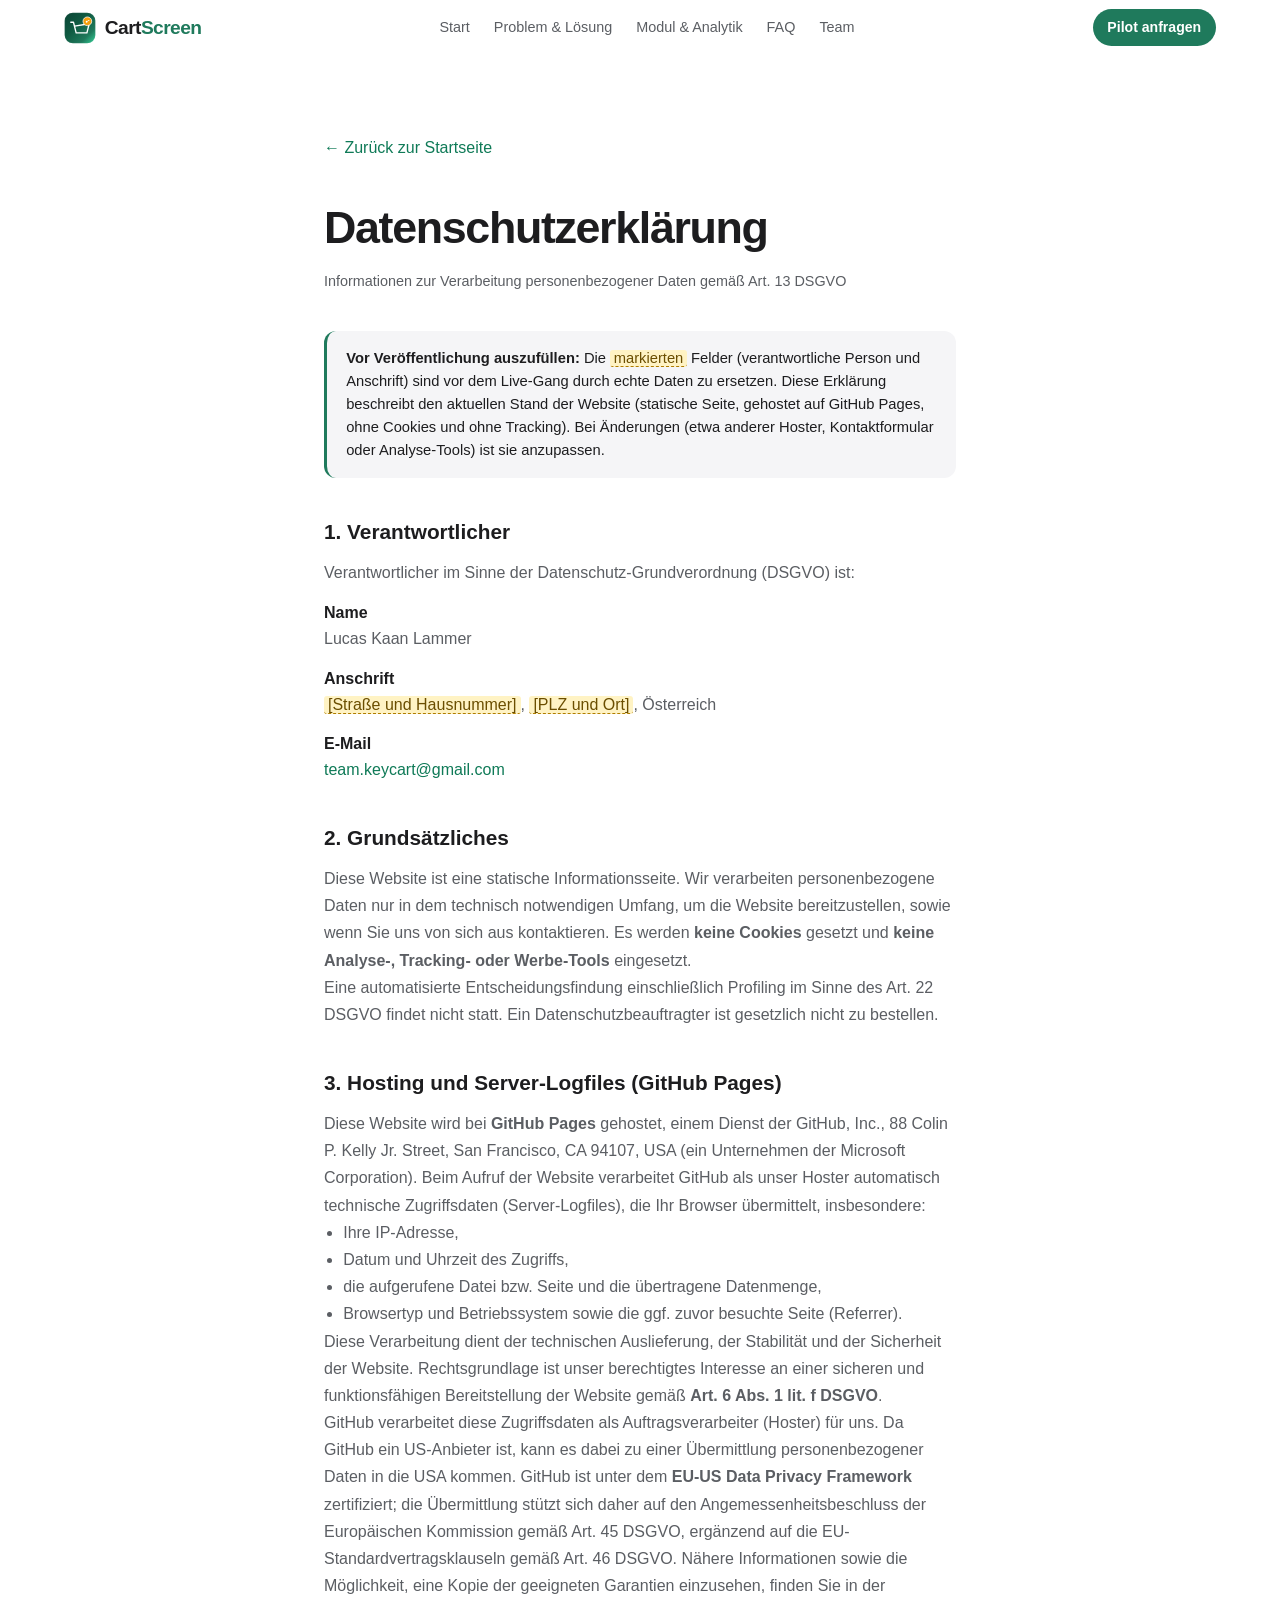
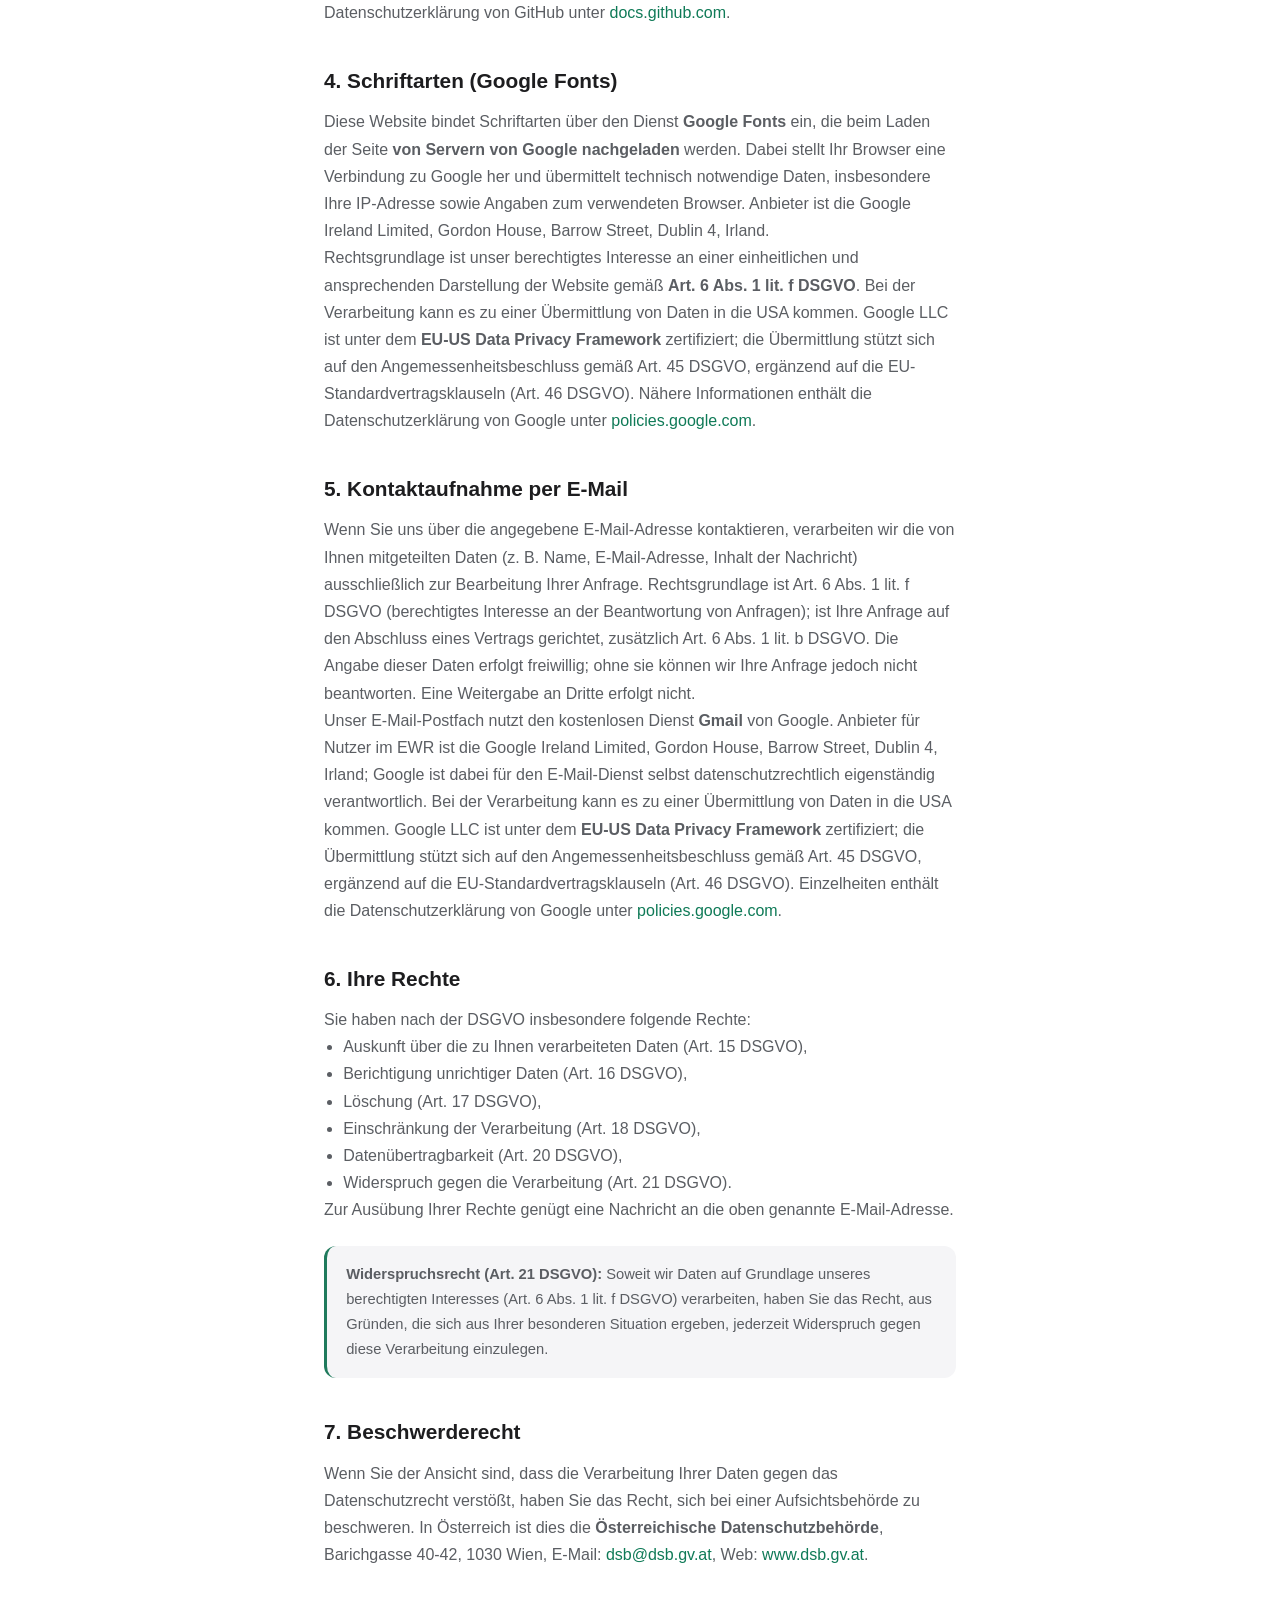
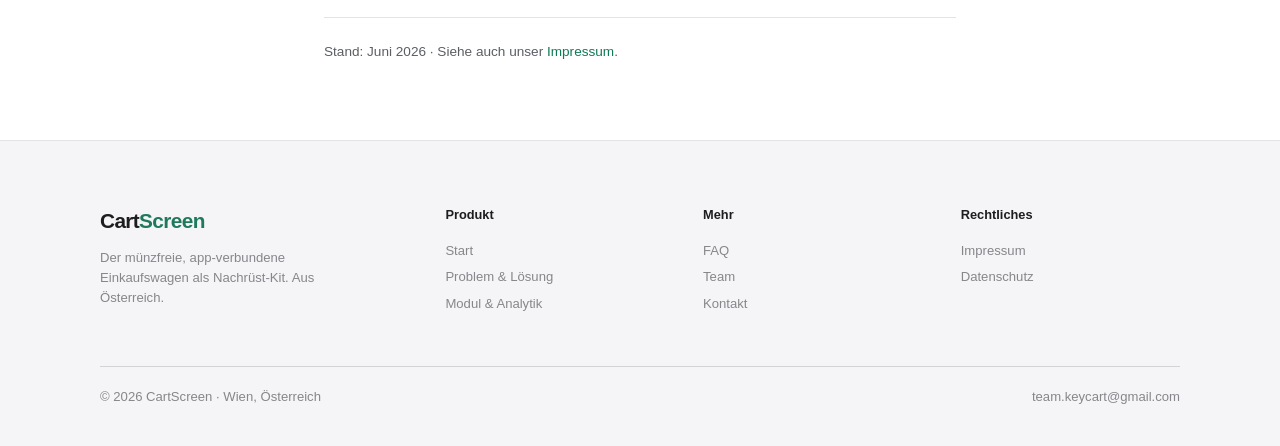
==== commit 2a533d1e: "Rebrand KeyCart -> CartScreen (Text/Wortmarke) + groesseres, einheitliches Team-Avatar-Format - Proj" ====
--- a/datenschutz.html
+++ b/datenschutz.html
@@ -3,8 +3,8 @@
 <head>
 <meta charset="UTF-8" />
 <meta name="viewport" content="width=device-width, initial-scale=1.0" />
-<title>Datenschutzerklärung · KeyCart</title>
-<meta name="description" content="Datenschutzerklärung der KeyCart-Website gemäß DSGVO." />
+<title>Datenschutzerklärung · CartScreen</title>
+<meta name="description" content="Datenschutzerklärung der CartScreen-Website gemäß DSGVO." />
 <link rel="icon" href="assets/img/favicon.svg" type="image/svg+xml" />
 <link rel="stylesheet" href="css/home.css" />
 <noscript><style>.reveal{opacity:1!important;transform:none!important}</style></noscript>
@@ -12,9 +12,9 @@
 <body>
 
 <header class="nav" id="nav">
-  <a href="index.html" class="nav__brand" aria-label="KeyCart Startseite">
+  <a href="index.html" class="nav__brand" aria-label="CartScreen Startseite">
     <span class="logo" aria-hidden="true">
-      <svg viewBox="0 0 100 100" width="32" height="32" role="img" aria-label="KeyCart Logo">
+      <svg viewBox="0 0 100 100" width="32" height="32" role="img" aria-label="CartScreen Logo">
         <defs>
           <linearGradient id="tile" x1="0" y1="0" x2="1" y2="1">
             <stop offset="0" stop-color="#0A4434"/>
@@ -37,7 +37,7 @@
         </g>
       </svg>
     </span>
-    <span class="nav__word">Key<span>Cart</span></span>
+    <span class="nav__word">Cart<span>Screen</span></span>
   </a>
   <nav class="nav__links" id="nav-links" aria-label="Hauptnavigation">
     <a href="index.html">Start</a>
@@ -191,7 +191,7 @@
   <div class="foot__inner">
     <div class="foot__cols">
       <div class="foot__brand">
-        <span class="nav__word">Key<span>Cart</span></span>
+        <span class="nav__word">Cart<span>Screen</span></span>
         <p>Der münzfreie, app-verbundene Einkaufswagen als Nachrüst-Kit. Aus Österreich.</p>
       </div>
       <div class="foot__col"><h4>Produkt</h4>
@@ -210,7 +210,7 @@
       </div>
     </div>
     <div class="foot__base">
-      <span>© 2026 KeyCart · Wien, Österreich</span>
+      <span>© 2026 CartScreen · Wien, Österreich</span>
       <a href="mailto:team.keycart@gmail.com">team.keycart@gmail.com</a>
     </div>
   </div>
--- a/css/home.css
+++ b/css/home.css
@@ -1,5 +1,5 @@
 /* ============================================================
-   KeyCart — home.css
+   CartScreen — home.css
    Eigenständiges Design-System für die Startseite (Apple-clean,
    Grün als einziger Akzent). Bewusst losgelöst von base/layout/
    components, damit die Unterseiten unberührt bleiben.
@@ -466,12 +466,15 @@
 /* Team */
 .team { display:grid; grid-template-columns:repeat(3,1fr); gap:clamp(16px,2vw,28px); margin-top:clamp(40px,5vw,64px); }
 .member { background:var(--bg-alt); border-radius:var(--r-lg); padding:clamp(26px,3vw,38px); }
-.member__av { width:60px; height:60px; border-radius:18px; display:grid; place-items:center; font-family:var(--display); font-weight:700; font-size:1.3rem; color:#fff; background:linear-gradient(150deg,var(--green-deep),var(--green) 55%,var(--mint)); margin-bottom:1.1rem; }
+/* Avatar — einheitliches Format für Foto ODER Initialen (alle drei Gründer gleich).
+   Für ein Foto: <img class="member__av" src="assets/img/team/NAME.jpg" alt="Vorname Nachname" width="112" height="112" />
+   Für Initialen: <span class="member__av">XX</span>  — Bild bitte quadratisch (z. B. 512x512), Kopf/Schultern zentriert. */
+.member__av { width:112px; height:112px; border-radius:28px; display:grid; place-items:center; font-family:var(--display); font-weight:700; font-size:2.3rem; color:#fff; background:linear-gradient(150deg,var(--green-deep),var(--green) 55%,var(--mint)); margin-bottom:1.2rem; }
 .member h3 { font-family:var(--display); font-weight:600; font-size:1.3rem; }
 .member__role { display:block; font-size:.95rem; color:var(--green-deep); font-weight:600; margin-top:.2rem; }
 .member p { margin-top:.7rem; color:var(--ink-2); font-size:.95rem; }
 /* Team-Mitglied mit Foto statt Initialen */
-img.member__av { object-fit:cover; object-position:center; background:var(--bg-alt); }
+img.member__av { object-fit:cover; object-position:center; background:var(--bg-alt); box-shadow:inset 0 0 0 1px rgba(0,0,0,.06); }
 
 /* Toast — kurze Bestätigung (z. B. E-Mail kopiert) */
 .toast {
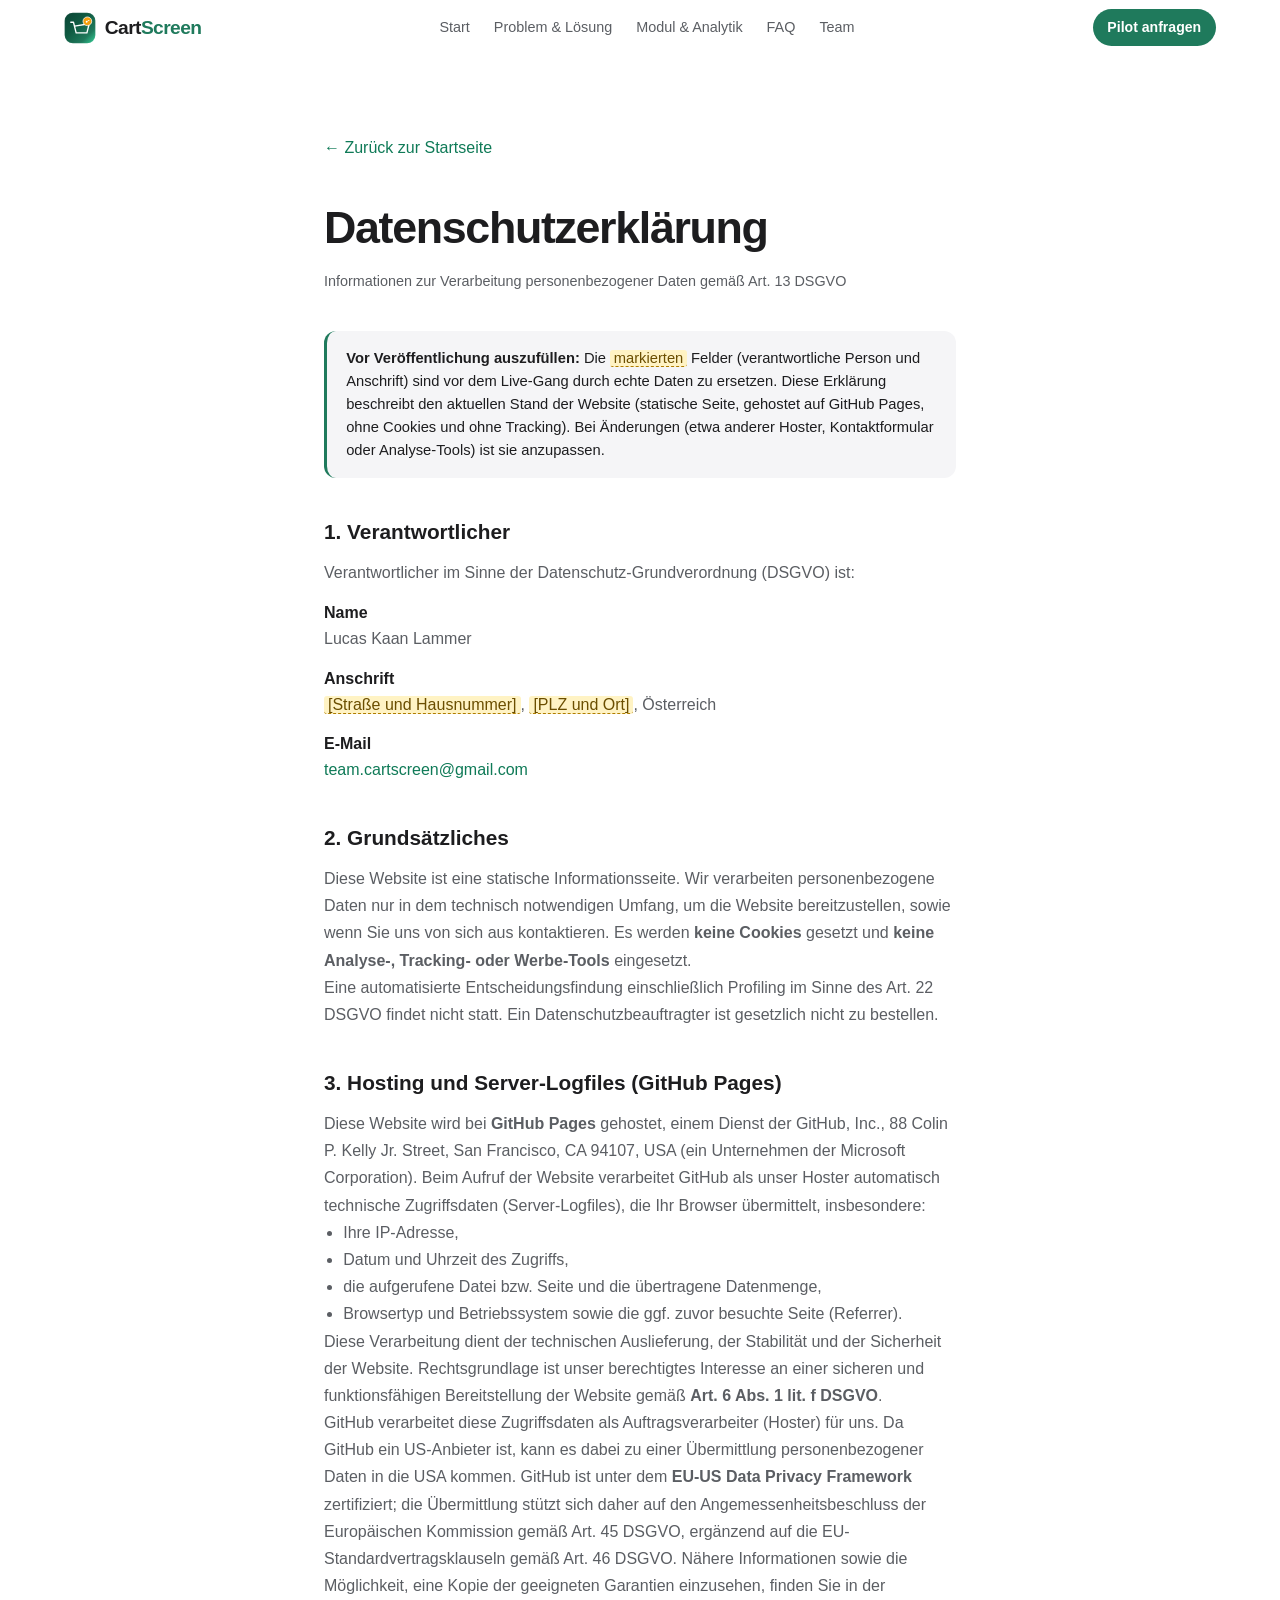
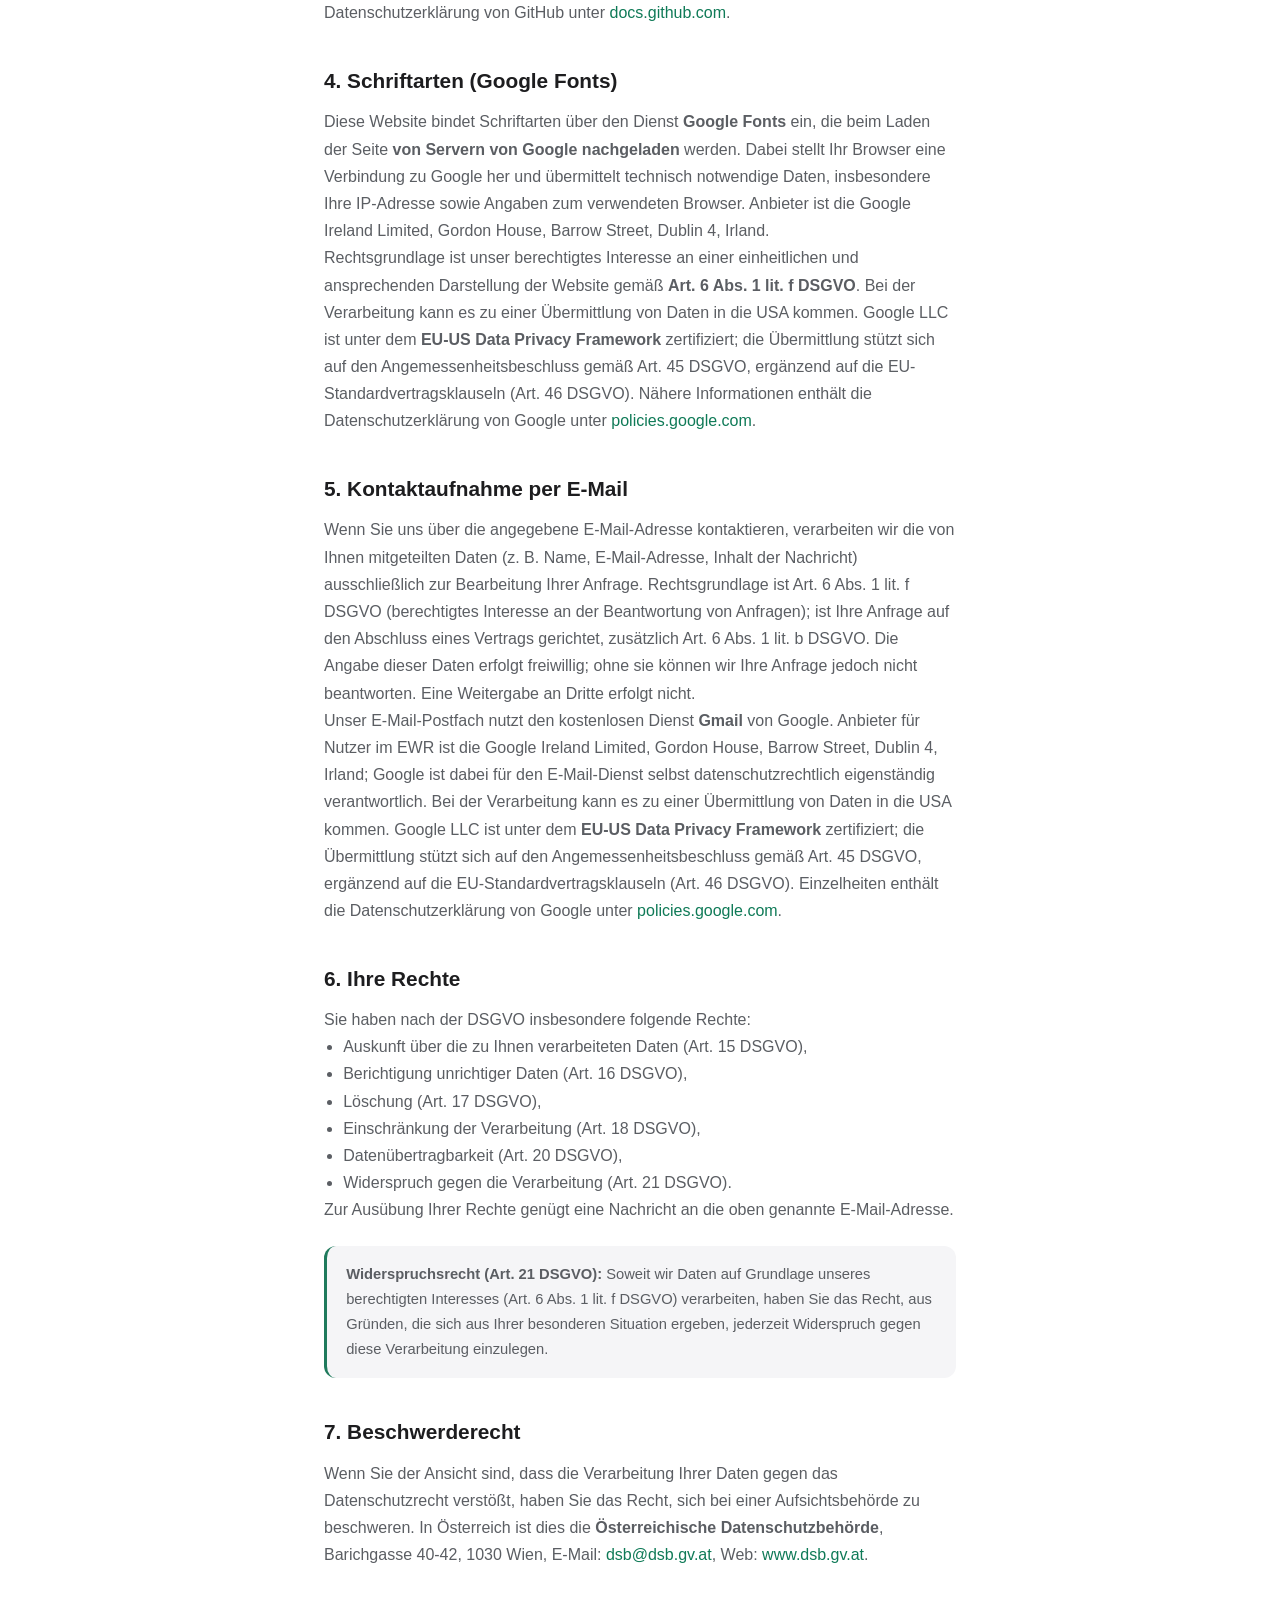
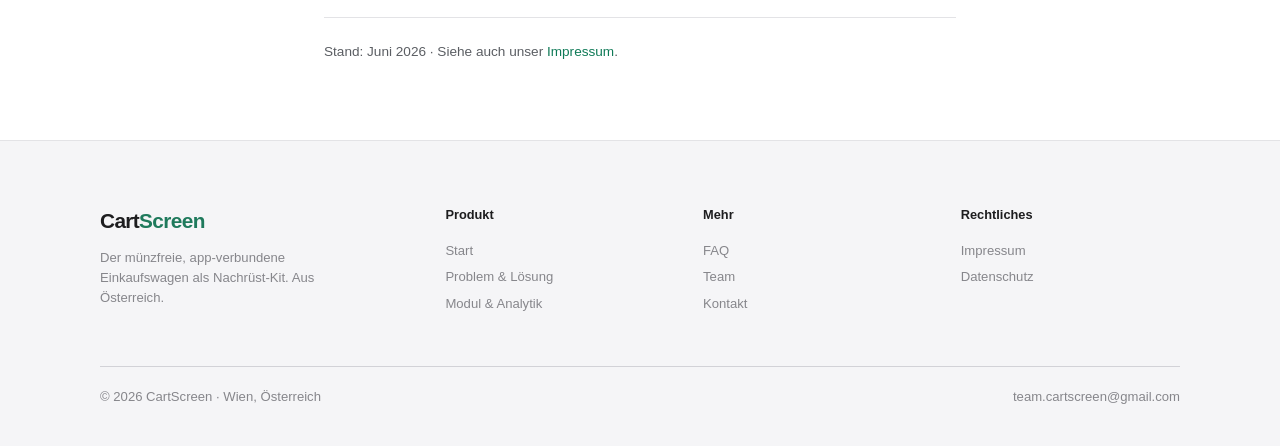
==== commit 89c620a2: "Rebrand vollstaendig: E-Mail/Domain/Logo auf cartscreen + prominentes Team-Foto (260px) - team.keyca" ====
--- a/datenschutz.html
+++ b/datenschutz.html
@@ -73,7 +73,7 @@
     <dt>Anschrift</dt>
     <dd><span class="ph">[Straße und Hausnummer]</span>, <span class="ph">[PLZ und Ort]</span>, Österreich</dd>
     <dt>E-Mail</dt>
-    <dd><a href="mailto:team.keycart@gmail.com">team.keycart@gmail.com</a></dd>
+    <dd><a href="mailto:team.cartscreen@gmail.com">team.cartscreen@gmail.com</a></dd>
   </dl>
 
   <h2>2. Grundsätzliches</h2>
@@ -211,7 +211,7 @@
     </div>
     <div class="foot__base">
       <span>© 2026 CartScreen · Wien, Österreich</span>
-      <a href="mailto:team.keycart@gmail.com">team.keycart@gmail.com</a>
+      <a href="mailto:team.cartscreen@gmail.com">team.cartscreen@gmail.com</a>
     </div>
   </div>
 </footer>
--- a/css/home.css
+++ b/css/home.css
@@ -469,7 +469,7 @@
 /* Avatar — einheitliches Format für Foto ODER Initialen (alle drei Gründer gleich).
    Für ein Foto: <img class="member__av" src="assets/img/team/NAME.jpg" alt="Vorname Nachname" width="112" height="112" />
    Für Initialen: <span class="member__av">XX</span>  — Bild bitte quadratisch (z. B. 512x512), Kopf/Schultern zentriert. */
-.member__av { width:112px; height:112px; border-radius:28px; display:grid; place-items:center; font-family:var(--display); font-weight:700; font-size:2.3rem; color:#fff; background:linear-gradient(150deg,var(--green-deep),var(--green) 55%,var(--mint)); margin-bottom:1.2rem; }
+.member__av { width:100%; max-width:260px; aspect-ratio:1/1; height:auto; border-radius:var(--r-lg); display:grid; place-items:center; font-family:var(--display); font-weight:700; font-size:clamp(3rem,7vw,3.6rem); color:#fff; background:linear-gradient(150deg,var(--green-deep),var(--green) 55%,var(--mint)); margin-bottom:1.3rem; }
 .member h3 { font-family:var(--display); font-weight:600; font-size:1.3rem; }
 .member__role { display:block; font-size:.95rem; color:var(--green-deep); font-weight:600; margin-top:.2rem; }
 .member p { margin-top:.7rem; color:var(--ink-2); font-size:.95rem; }
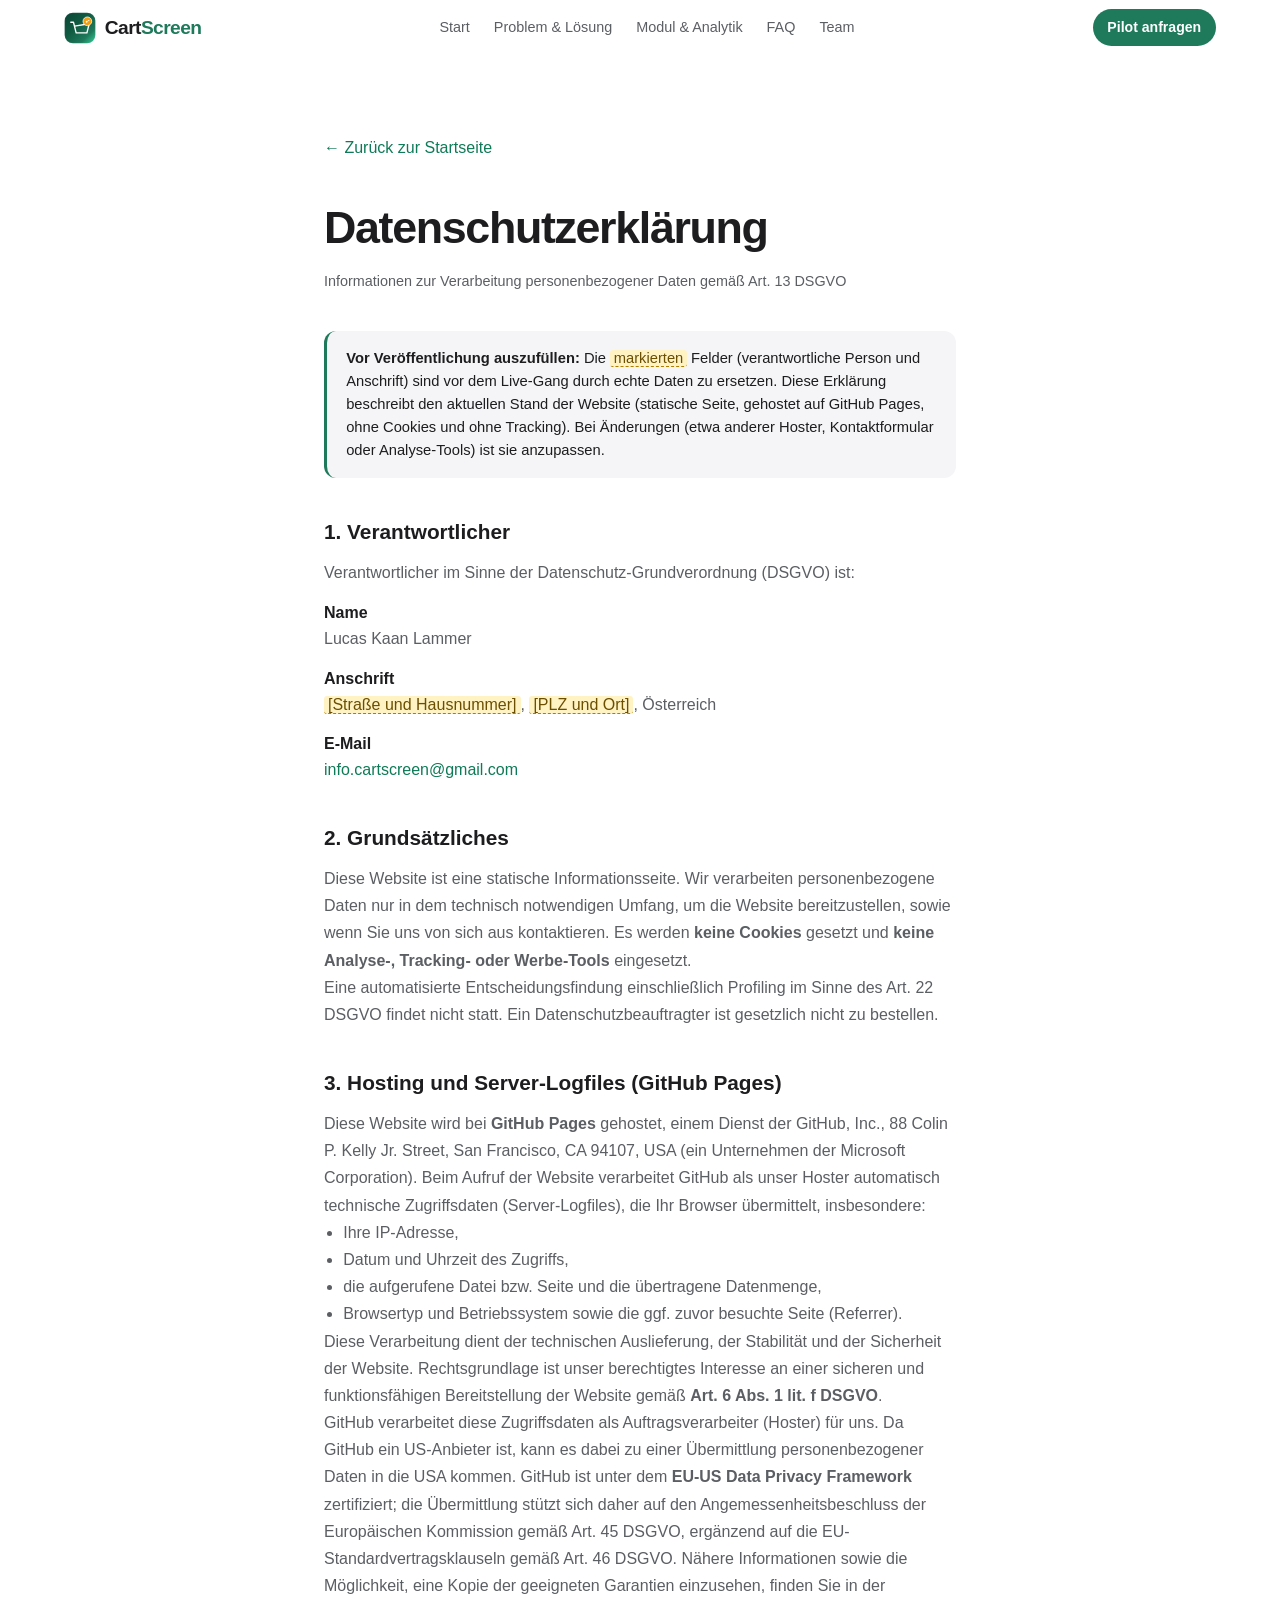
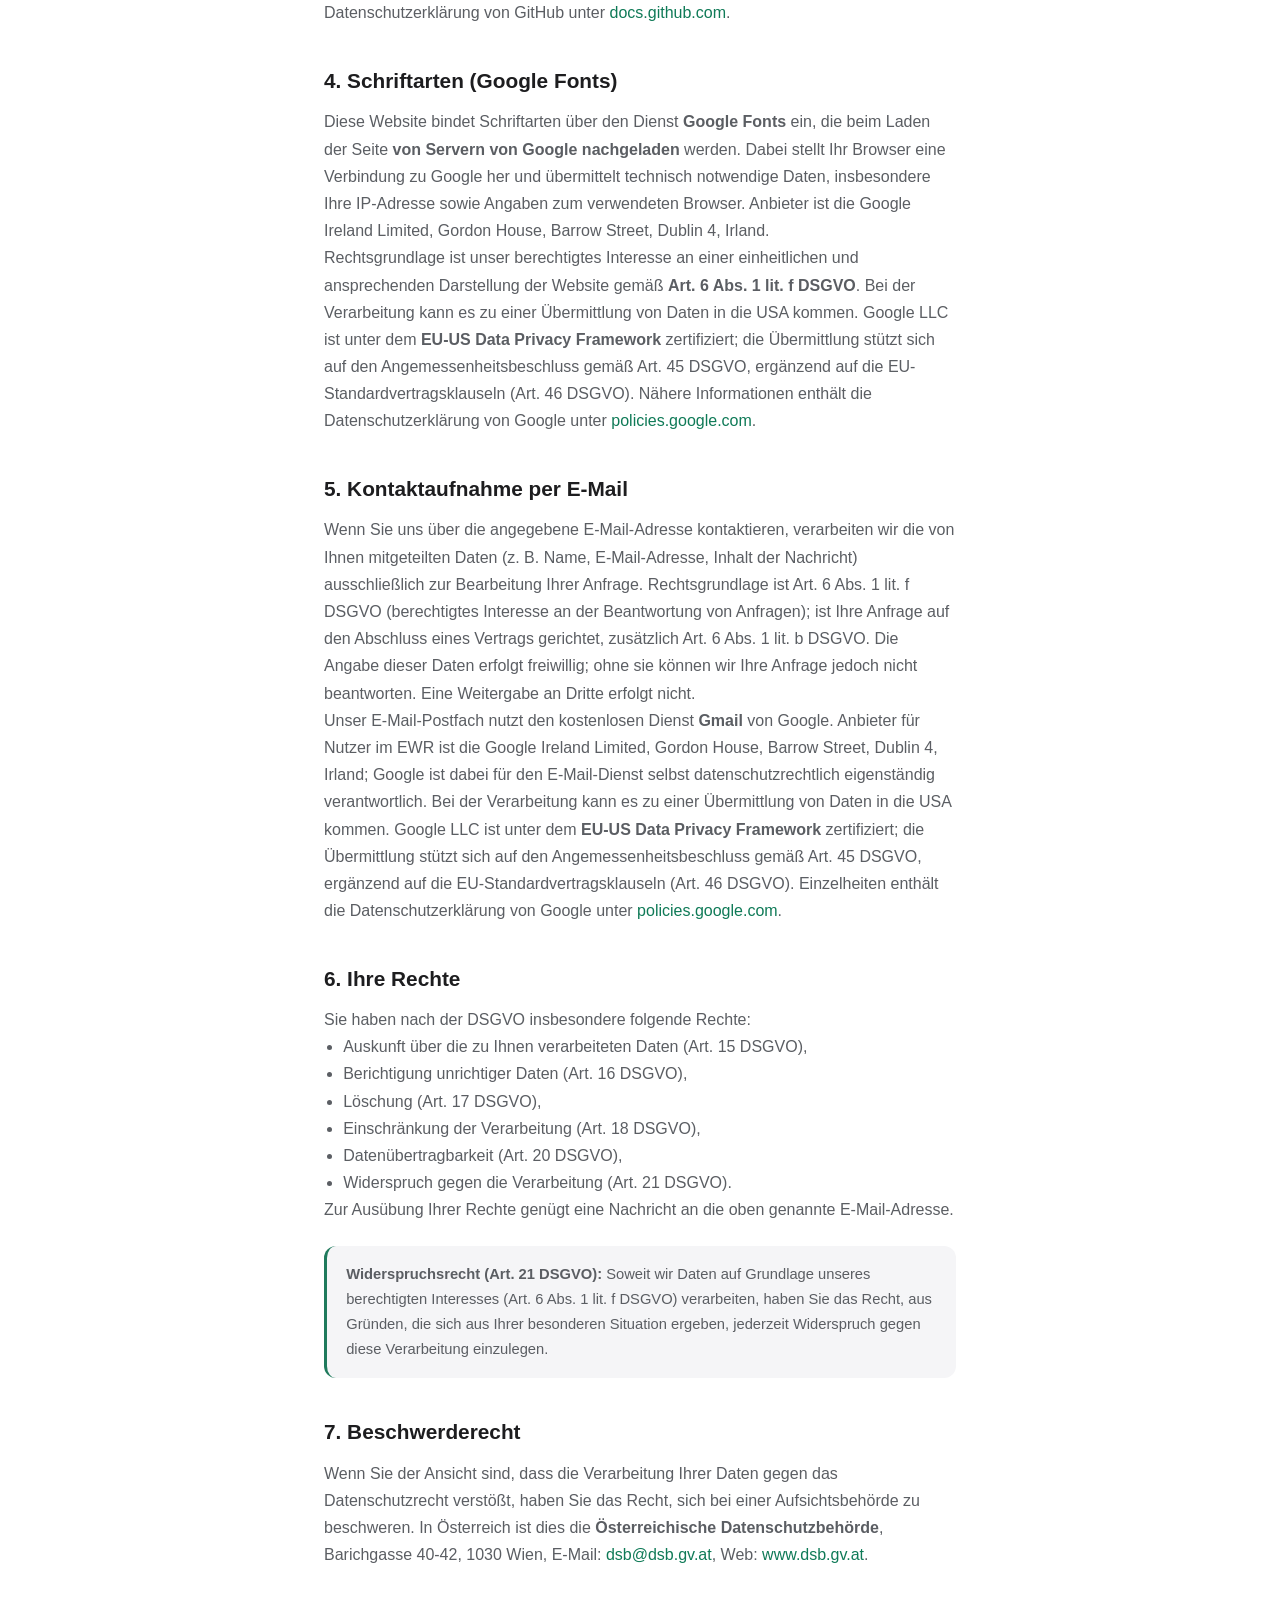
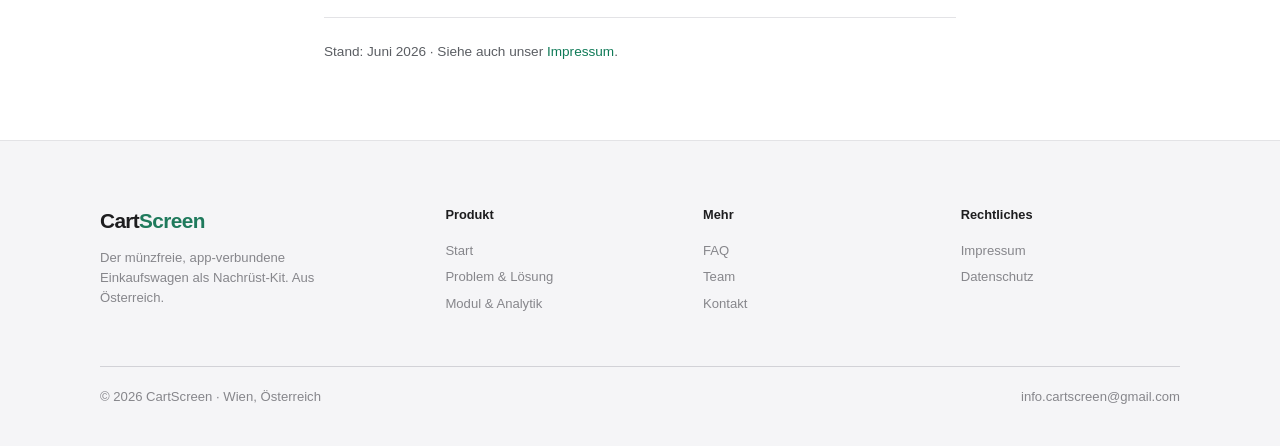
==== commit 0d01b29e: "Sync site with the current version from the cartscreen monorepo This public repo had drifted since t" ====
--- a/datenschutz.html
+++ b/datenschutz.html
@@ -73,7 +73,7 @@
     <dt>Anschrift</dt>
     <dd><span class="ph">[Straße und Hausnummer]</span>, <span class="ph">[PLZ und Ort]</span>, Österreich</dd>
     <dt>E-Mail</dt>
-    <dd><a href="mailto:team.cartscreen@gmail.com">team.cartscreen@gmail.com</a></dd>
+    <dd><a href="mailto:info.cartscreen@gmail.com">info.cartscreen@gmail.com</a></dd>
   </dl>
 
   <h2>2. Grundsätzliches</h2>
@@ -211,7 +211,7 @@
     </div>
     <div class="foot__base">
       <span>© 2026 CartScreen · Wien, Österreich</span>
-      <a href="mailto:team.cartscreen@gmail.com">team.cartscreen@gmail.com</a>
+      <a href="mailto:info.cartscreen@gmail.com">info.cartscreen@gmail.com</a>
     </div>
   </div>
 </footer>
